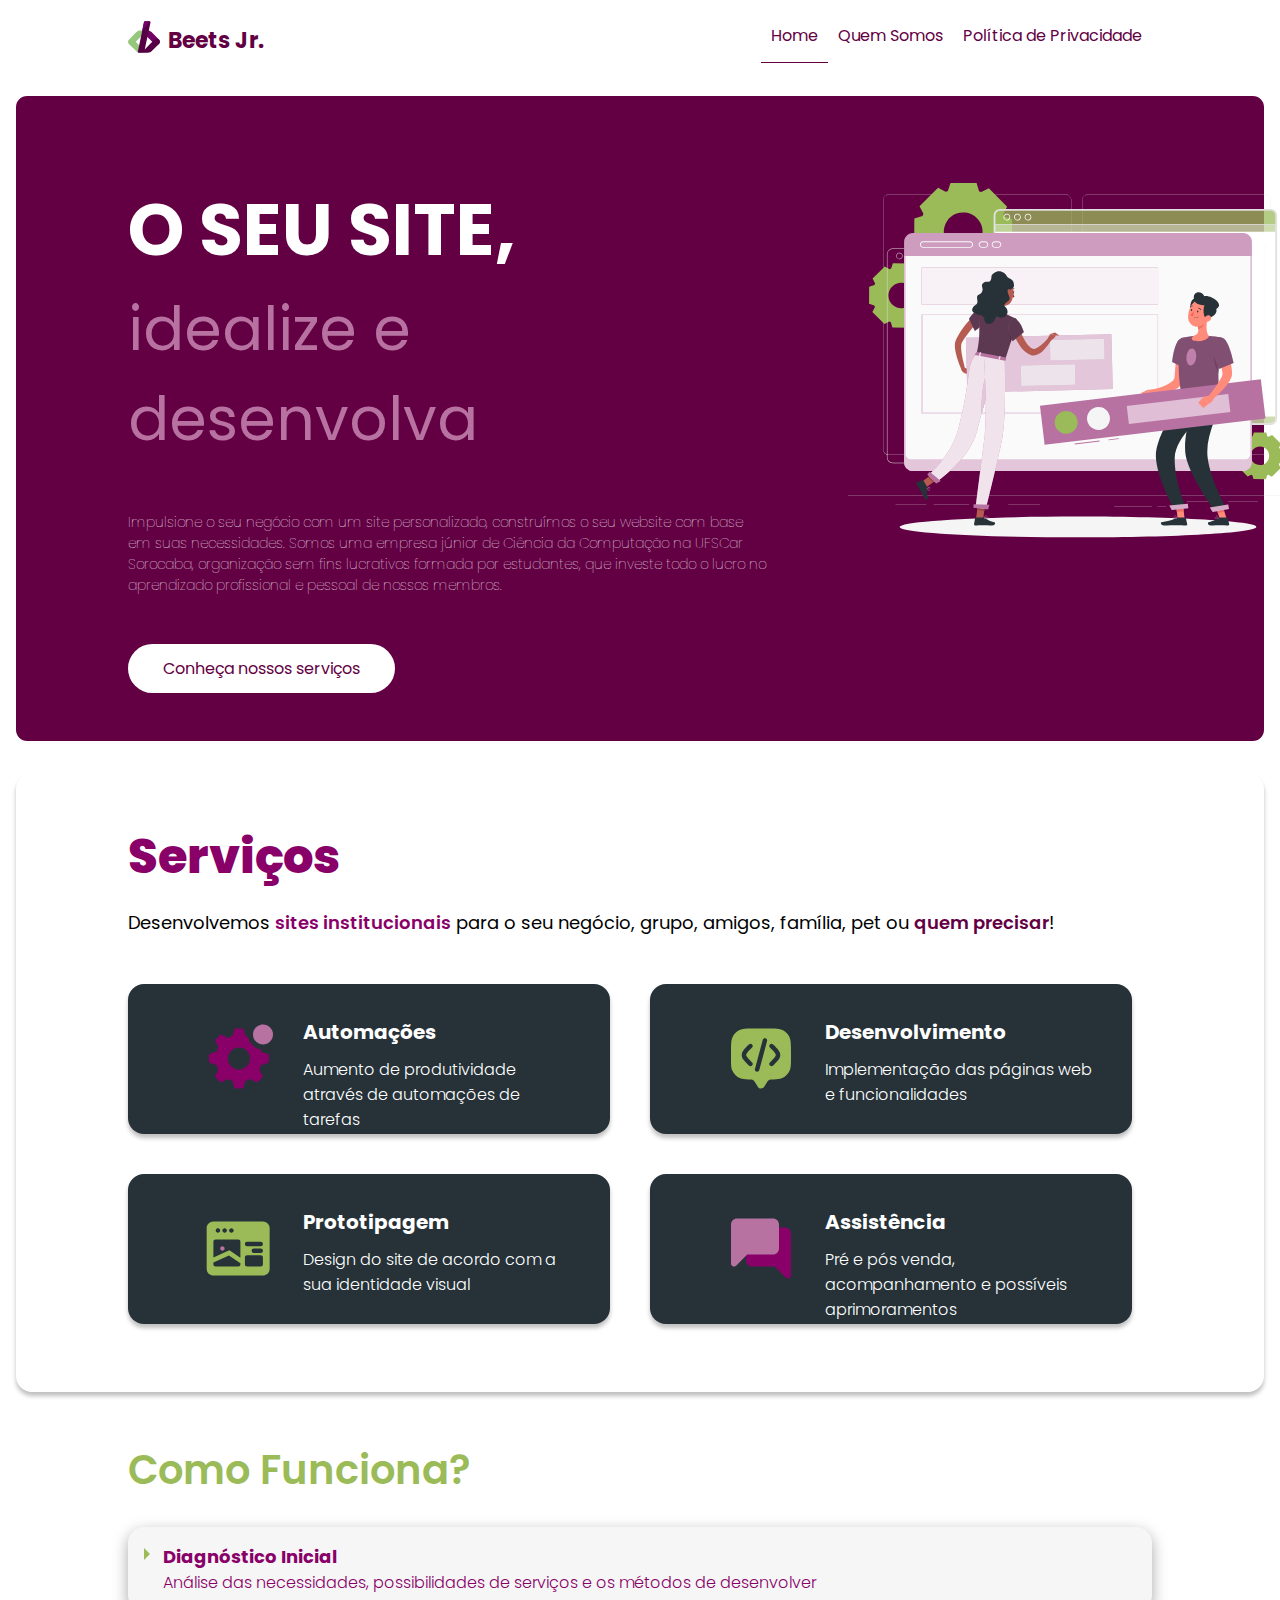
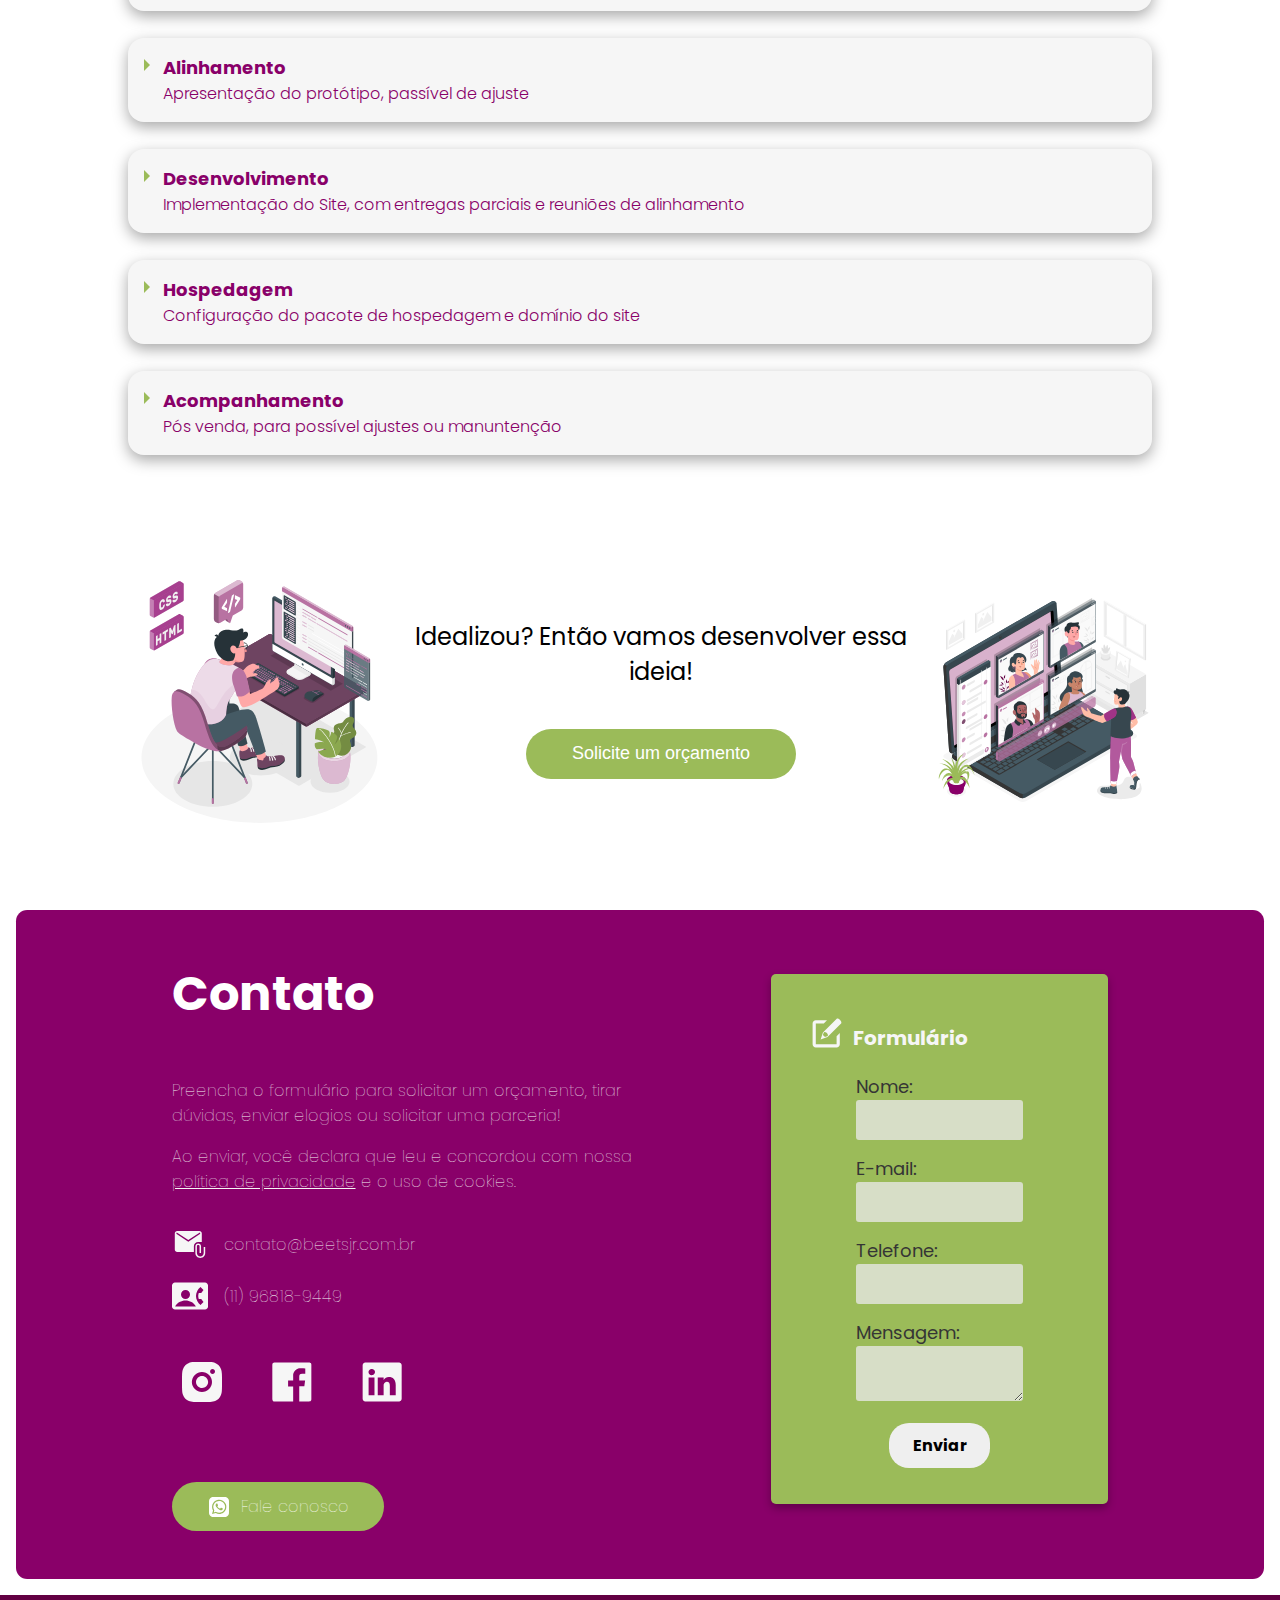
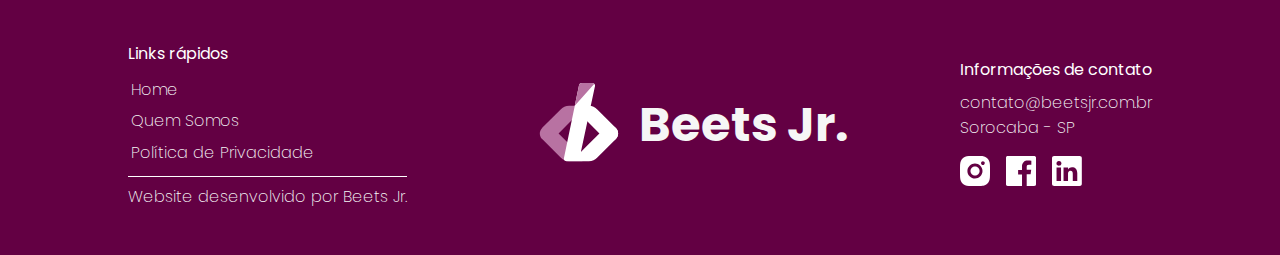
==== index.html @ 3575115c "att footer 28/08/24 | add do Desenvolvido por Beets" ====
<!DOCTYPE html>
<html lang="pt-br">

<head>
    <meta charset="UTF-8">
    <meta name="viewport" content="width=device-width, initial-scale=1.0">
    <title>Home | Beets Jr.</title>

    <link rel="icon" type="image/svg" href="./assets/logo-sem-fundo.svg">

    <link rel="stylesheet" href="./styles/global.css">
    <link rel="stylesheet" href="./styles/header.css">
    <link rel="stylesheet" href="./styles/footer.css">

    <link rel="stylesheet" href="./styles/home/home-hero.css">
    <link rel="stylesheet" href="./styles/home/home-servicos.css">
    <link rel="stylesheet" href="./styles/home/home-como-funciona.css">
    <link rel="stylesheet" href="./styles/home/home-contato.css">

    <link rel="preconnect" href="https://fonts.googleapis.com">
    <link rel="preconnect" href="https://fonts.gstatic.com" crossorigin>
    <link href="https://fonts.googleapis.com/css2?family=Poppins:wght@300;500;600;800&family=Roboto:wght@400;700&display=swap" rel="stylesheet">
</head>

<body>
    <!-- Conteúdo do Header | Home-->

    <header>
        <div id="logo">
            <div>
                <img src="./assets/logo-sem-fundo.svg" alt="Beets Jr." height="32">
            </div>

            <div>
                <a href="./index.html">
                    <h1>Beets Jr.</h1>
                </a>
            </div>
        </div>

        <div class="hamburger">
            <div class="line"></div>
            <div class="line"></div>
            <div class="line"></div>
        </div>

        <nav class="menu">
            <ul>
                <li><a href="#">Home</a>
                    <div class="menu-line"></div>
                </li>
                <li><a href="./quemSomos.html">Quem Somos</a></li>
                <li><a href="./politicaDePrivacidade.html">Política de Privacidade</a></li>
            </ul>
        </nav>
    </header>

    <!-- Conteúdo da página Home -->

    <section id="hero">
        <div class="background">
            <div>
                <h1>O SEU SITE,</h1>
                <h2>idealize e desenvolva</h2>

                <p>Impulsione o seu negócio com um site personalizado, construímos o seu website com
                    base em suas necessidades. Somos uma empresa júnior de Ciência da Computação
                    na UFSCar Sorocaba, organização sem fins lucrativos formada por estudantes,
                    que investe todo o lucro no aprendizado profissional e pessoal de nossos membros.
                </p>

                <div class="botao-hero">
                    <a href="#servicos">Conheça nossos serviços</a>
                </div>
            </div>

            <div class="imagem-hero">
                <img src="./assets/hero-img.svg" alt="Pessoas construindo um site" height="460">
            </div>
        </div>
    </section>

    <!-- ----------------------------- -->

    <section id="servicos">
        <div class="servicos-container">
            <h1>Serviços</h1>
            <h2>Desenvolvemos <span class="destaque-1">sites institucionais</span> para o seu negócio, grupo, amigos,
                família, pet ou <span class="destaque-2">quem precisar</span>!</h2>
            <div class="servicos-menores">
                <div class="item-1">
                    <div class="automacoes">
                        <div class="imagem">
                            <img src="./assets/automacoes.svg" alt="Automações">
                        </div>
                        <div class="texto">
                            <h3>Automações</h3>
                            <p>Aumento de produtividade através de automações de tarefas</p>
                        </div>
                    </div>
                </div>
                <div class="item-2">
                    <div class="prototipagem">
                        <div class="imagem">
                            <img src="./assets/prototipagem.svg" alt="Prototipagem">
                        </div>
                        <div class="texto">
                            <h3>Prototipagem</h3>
                            <p>Design do site de acordo com a sua identidade visual</p>
                        </div>
                    </div>
                </div>
                <div class="item-3">
                    <div class="desenvolvimento">
                        <div class="imagem">
                            <img src="./assets/desenvolvimento.svg" alt="Desenvolvimento">
                        </div>
                        <div class="texto">
                            <h3>Desenvolvimento</h3>
                            <p>Implementação das páginas web e funcionalidades</p>
                        </div>
                    </div>
                </div>
                <div class="item-4">
                    <div class="assistencia">
                        <div class="imagem">
                            <img src="./assets/assistencia.svg" alt="Assistência">
                        </div>
                        <div class="texto">
                            <h3>Assistência</h3>
                            <p>Pré e pós venda, acompanhamento e possíveis aprimoramentos</p>
                        </div>
                    </div>
                </div>
            </div>
        </div>
    </section>

    <!-- ----------------------------- -->

    <section id="como-funciona">
        <h2 class="como-funciona-top">Como Funciona?</h2>
        <details class="como-funciona-list">
            <summary>
                <div class="como-funciona-titulo">
                    Diagnóstico Inicial
                </div>
                <div class="como-funciona-subtitulo">
                    Análise das necessidades, possibilidades de serviços e os métodos de desenvolver
                </div>
            </summary>
            <ul class="como-funciona-detail">
                <li>
                    Solicitação de Orçamentos
                </li>
                <li>
                    Especificação do Projeto
                </li>
                <li>
                    Proposta Inicial do Site
                </li>
                <li>
                    Precificação Abaixo do Mercado
                </li>
            </ul>
        </details>
        <details class="como-funciona-list">
            <summary>
                <div class="como-funciona-titulo">
                    Alinhamento
                </div>
                <div class="como-funciona-subtitulo">
                    Apresentação do protótipo, passível de ajuste
                </div>
            </summary>
            <ul class="como-funciona-detail">
                <li>
                    Cronograma de Desenvolvimento
                </li>
                <li>
                    Feedback
                </li>
                <li>
                    Acompanhamento
                </li>
                <li>
                    Início da Implementação
                </li>
            </ul>
        </details>
        <details class="como-funciona-list">
            <summary>
                <div class="como-funciona-titulo">
                    Desenvolvimento
                </div>
                <div class="como-funciona-subtitulo">
                    Implementação do Site, com entregas parciais e reuniões de alinhamento
                </div>
            </summary>
            <ul class="como-funciona-detail">
                <li>
                    Reuniões de Supervisão e Atualização
                </li>
                <li>
                    Aprovação das Entregas Parciais
                </li>
                <li>
                    Análise de Desempenho do Projeto
                </li>
                <li>
                    Aprovação Final do Site
                </li>
            </ul>
        </details>
        <details class="como-funciona-list">
            <summary>
                <div class="como-funciona-titulo">
                    Hospedagem
                </div>
                <div class="como-funciona-subtitulo">
                    Configuração do pacote de hospedagem e domínio do site
                </div>
            </summary>
            <ul class="como-funciona-detail">
                <li>
                    Seleção do Pacote de Hospedagem
                </li>
                <li>
                    Certificação de Segurança do Site
                </li>
                <li>
                    Indicação de Procedimentos Regulatórios
                </li>
                <li>
                    Endereçamento do Site na Web
                </li>
            </ul>
        </details>
        <details class="como-funciona-list">
            <summary>
                <div class="como-funciona-titulo">
                    Acompanhamento
                </div>
                <div class="como-funciona-subtitulo">
                    Pós venda, para possível ajustes ou manuntenção
                </div>
            </summary>
            <ul class="como-funciona-detail">
                <li>
                    Auxílio ao Pacote de Hospedagem
                </li>
                <li>
                    Análise de Desempenho em Funcionamento
                </li>
                <li>
                    Período para Possível Ajustes
                </li>
                <li>
                    Pesquisa e Satisfação
                </li>
            </ul>
        </details>
        
        <div class="orcamento">
            <img src="assets/orcamento-1.svg">
            <div class="orcamento-texto">
                <p>Idealizou? Então vamos desenvolver essa ideia!</p>
                <button class="orcamento-btn">
                    <a href="#contato">Solicite um orçamento</a>
                </button>
            </div>
            <img src="assets/orcamento-2.svg">
        </div>
    </section>



    <!-- ----------------------------- -->

    <section id="contato">
        <div class="contato-bg">
            <div class="contato-parte1"> <!-- Parte esquerda, sem contar o formulário -->
                <h2>Contato</h2>
                <div class="contato-subtitulo">
                    <p>Preencha o formulário para solicitar um orçamento, tirar dúvidas, enviar elogios ou solicitar uma parceria!</p>
                    <p>Ao enviar, você declara que leu e concordou com nossa <a href="politicaDePrivacidade.html">política de privacidade</a> e o uso de cookies.</p>
                </div>
                <div class="contato-formasdecontato">
                    <div class="contatos">
                        <div class="contatos-email">
                            <img src="./assets/email.svg" alt="E-mail" class="contatos-img">
                            <p>contato@beetsjr.com.br</p>
                        </div>
                        <div class="contatos-tel">
                            <img src="./assets/telefone.svg" alt="Telefone" class="contatos-img">
                            <p>(11) 96818-9449</p>
                        </div>
                    </div>
                    <div class="contato-social">
                        <a href="https://www.instagram.com/beetsjr/" target="_blank"><img src="./assets/instagram-cinzaclaro.svg" alt="Instagram" class="contato-logo"></a>
                        <a href="https://www.facebook.com/beetsjr" target="_blank"><img src="./assets/facebook-cinzaclaro.svg" alt="Facebook" class="contato-logo"></a>
                        <a href="https://www.linkedin.com/company/beets-jr/" target="_blank"><img src="./assets/linkedin-cinzaclaro.svg" alt="Linkedin" class="contato-logo"></a>
                    </div>
                </div>
                <br>
                <a href="https://wa.me/5511968189449" target="_blank">
                    <div class="contato-btn">
                        <div class="contato-whatsapp"></div>
                        <p>Fale conosco</p>
                    </div>
                </a>
            </div>
            <div class="contato-parte2">
                <div class="formurario-titulo">
                    <img src="./assets/formulario.svg">
                    <h3>Formulário</h3>
                </div>
                <div class="formulario">
                    <form action="https://formsubmit.co/contato@beetsjr.com.br" method="POST">
                        <label for="nome">Nome:</label>
                        <input type="text" name="nome" required>

                        <label for="email">E-mail:</label>
                        <input type="email" name="email" required>

                        <label for="telefone">Telefone:</label>
                        <input type="tel" name="telefone" required>

                        <label for="mensagem">Mensagem:</label>
                        <textarea class="contato-mensagem" name="mensagem" required></textarea>

                        <div class="contato-enviar">
                            <button type="submit" class="enviar-btn">Enviar</button>
                        </div>
                        <input type="hidden" name="_template" value="table">
                        <input type="hidden" name="accessKey" value="70ef7144-9df6-4f8f-8d45-922b73584fbc">
                    </form>
                </div>
            </div>
    </section>

    <!-- Conteúdo do Footer -->

    <footer>
        <nav id="menu-footer">
            <h3>Links rápidos</h3>
            <ul>
                <li><a href="./index.html">Home</a></li>
                <li><a href="./quemSomos.html">Quem Somos</a></li>
                <li><a href="./politicaDePrivacidade.html">Política de Privacidade</a></li>
            </ul>

            <hr class="linha-customizada">
            <p>Website desenvolvido por Beets Jr.</p>
        </nav>

        <div id="logo-footer">
            <div id="logo">
                <div>
                    <img src="./assets/logo-cores-invertida.svg" alt="Beets Jr" height="120">
                </div>

                <div>
                    <a href="./index.html">
                        <h2>Beets Jr.</h2>
                    </a>
                </div>
            </div>
        </div>

        <div id="contatos-footer">
            <h3>Informações de contato</h3>
            <p>contato@beetsjr.com.br</p>
            <p>Sorocaba - SP</p>
            <div id="redes-sociais-footer">
                <a href="https://www.instagram.com/beetsjr/" target="_blank">
                    <img src="./assets/instagram.svg" alt="Instagram" height="30">
                </a>
                
                <a href="https://www.facebook.com/beetsjr" target="_blank">
                    <img src="./assets/facebook.svg" alt="Facebook" height="30">
                </a>
                
                <a href="https://www.linkedin.com/company/beets-jr/" target="_blank">
                    <img src="./assets/linkedin.svg" alt="Linkedin" height="30">
                </a>
            </div>
        </div>
    </footer>


    <script src="scripts/header.js"></script>
    <!-- Fim da página Home -->
</body>

</html>
---- styles/global.css ----
* {
    margin: 0;
    padding: 0;
    border: 0;
    box-sizing: border-box;
    list-style: none;
}

html {
    scroll-behavior: smooth;
}

/* Definição das cores */
:root {
    --beterraba: #630043;
    --beterraba-clara: #B872A2;
    --beterraba-media: #890069;

    --verde: #9BBB59;
    --verde-claro: #D7DEC7;


    --cinza-escuro: #353535;
    --cinza-claro: #F6F6F6;
}

/* Definição da fonte */
body {
    font-family: "Poppins", sans-serif;
    -webkit-font-smoothing: antialiased;
    overflow-x: hidden;
}

/* Tamanho dos Títulos */
h1 {
    font-size: 3rem;
}

h2 {
    font-size: 2rem;
}

h3 {
    font-size: 1.5rem;
}

/* Tamanho dos Textos dos parágrafos */
p {
    font-size: 1rem;
}
---- styles/header.css ----
header {
    display: flex;
    align-items: center;
    justify-content: space-between;
    height: 5rem;
    width: 100%;
    padding: 2rem 8rem;
    position: fixed;
    top: 0;
    background-color: white;
    z-index: 10;
}

header a {
    text-decoration: none;
}

header h1 {
    font-size: 1.375rem;
    margin: 0;
    padding: 0rem 0rem 0rem 0.5rem;

    text-decoration: none;
    color: var(--beterraba);
}

#logo {
    display: flex;
    align-items: center;
}

.menu {
    display: flex;
    justify-content: right;
    align-items: center;
}

header nav ul, header li {
    list-style: none;
    margin: 0;
    padding: 0;
}

header nav ul {
    display: flex;
}

header nav ul li a {
    display: block;
    text-decoration: none;
    color: var(--beterraba);
    padding: 0.625rem;
}

header nav a:hover,
header nav a.active {
  font-weight: 800;
}

.menu ul li {
    list-style: none;
    margin-bottom: 10px;
    position: relative;
}

.menu-line {
    position: absolute;
    left: 0;
    bottom: -5px;
    width: 100%;
    height: 1px; 
    background-color:var(--beterraba);
}

  
.hamburger {
   display: none;
   cursor: pointer;
 }

 .hamburger .line {
   width: 30px;
   height: 3px;
   margin: 6px 0;
   background: var(--beterraba);
 }

 @media only screen and (max-width: 1024px) {
    .hamburger {
        display: block;
    }
      
    .hamburgerActive {
        display: flex;
        gap: 0.375rem;
    }
        
    .hamburgerActive .line {
        width: 3px;
        height: 30px;
        margin: 6px 0;
        background: var(--beterraba);
    }
        
    .menu{
        position: absolute;
        top: 50px;
        left: 0;
        right: 0;
        height: 0px;
        width: 100vw;
        background-color: white;
        transition: 0.2s;
        overflow: hidden;
      }

    .menu.active{
        height: 500px;
    }
    .menu ul {
        display: block;
        width: fit-content;
        margin: 80px auto 0 auto;
        text-align: center;
        transition: 0.5s;
    
        opacity: 0;
      }
    
      .menu.active ul {
        opacity: 1;
      }
    
      .menu ul li a {
        margin-bottom: 40px;
      }
 }

 @media only screen and (max-width: 450px) {
    header {
        padding: 2rem 3rem;
    }
 }
---- styles/footer.css ----
footer {
    background-color: var(--beterraba);
    min-height: 260px;
    width: 100%;
    padding: 2rem 8rem;
    display: flex;
    justify-content: space-between;
    align-items: center;
}

footer h3 {
    color: white;
    font-weight: 400;
    font-size: 1rem;
    padding-bottom: 0.5rem;
}

footer a {
    text-decoration: none;
}

footer p {
    color: var(--cinza-claro);
    font-weight: 200;
}

.linha-customizada {
    border: none;
    height: 0.5px;
    background-color: white; /* Cor da linha */
    margin: 8px 0; /* Espaçamento acima e abaixo da linha */
}

#menu-footer ul li a {
    display: block;
    text-decoration: none;
    font-weight: 200;
    color: var(--cinza-claro);
    padding: 0.2rem;
}

#menu-footer ul li a:hover{
    font-weight: 400;
}

#logo-footer a h2 {
    color: var(--cinza-claro);
    font-size: 48px;
}

#redes-sociais-footer {
    display: flex;
    gap: 1rem;
    margin-top: 1rem;  
}

#redes-sociais-footer img:hover {
    cursor: pointer;
    transform: scale(1.1);
}

/* Responsividade */
@media only screen and (max-width: 1024px) {
    footer {
      flex-direction: column;
      gap: 6rem;
      text-align: center;
      padding: 2rem 3rem;
    }

    #logo h2 {
       font-size: 24px;
    }

    #menu-footer {
        padding-top: 2rem;
    }

    #contatos-footer {
        padding-bottom: 2rem;
    }
  
    #redes-sociais-footer {
        justify-content: center;
    }
}
---- styles/home/home-hero.css ----
#hero {
    background-color:white;
    margin-top: 5rem;
    width: 100%;
    padding: 1rem 1rem;
}

.background {
    display: flex;
    align-content: space-between;
    justify-content: space-between; /* alinha os conteúdo aos extremos*/
    width: 100%;
    background-color: var(--beterraba);
    border-radius: 0.7rem;
    padding: 3rem 7rem;
    gap: 0rem 5rem;
}

#hero h1 {
    /*padding-bottom: 0.5rem;*/
    padding-top: 2rem;
    color: white;
    font-size: 72px;
}

#hero h2 {
    padding-bottom: 3rem;
    font-size: 2.5rem;
    font-weight: 400;
    color: var(--beterraba-clara);
    font-size: 60px;
}

#hero p {
    color: white;
    padding-bottom: 3rem;
    width: 40rem;
    font-size: 14px;
    font-weight: 90;
}

.botao-hero {
    display: inline-flex;
    padding: 12px 35px;
    justify-content: center;
    align-items: center;
    gap: 10px;

    cursor: pointer;
    border-radius: 50px;
    background: white;
    color: var(--beterraba);
}

.botao-hero a{
    text-decoration: none;
    color: var(--beterraba);
}

.botao-hero:hover {
    background: var(--verde);
    transition-duration: 0.2s;
}
.imagem-hero {
   padding: 0rem 8rem 0rem 0rem;
}

@media only screen and (max-width: 1024px) {
    .imagem-hero{
        display: none;
    }

    .background {
        gap: 0;
    }

    #hero h2 {
        font-size: 2rem;
    }

    #hero p {
        width: 100%;
    }
}

@media only screen and (max-width: 800px) {
    .background{
        padding: 3rem 3rem;
    }

    #hero h1 {
        font-size: 2.5rem;
        margin-bottom: 1rem;
    }
}
---- styles/home/home-servicos.css ----
#servicos {
    width: 100%;
    padding: 1rem 1rem;
}

.servicos-container {
    border-radius: 16px;
    background: var(--white, #FFF);
    box-shadow: 0px 4px 4px 0px rgba(0, 0, 0, 0.25);
    padding: 3rem 7rem;
}

#servicos  h1 {
    color: var(--beterraba-media, #890069);
    font-family: Poppins;
    font-size: 48px;
    font-style: normal;
    font-weight: 800;
    line-height: normal;
    margin-bottom: 1rem;
}

#servicos h2 {
    color: #000;
    text-align: justify;
    font-family: Poppins;
    font-size: 18px;
    font-style: normal;
    font-weight: 400;
    line-height: normal;
}

.destaque-1 {
    color: var(--beterraba-media, #890069);
    font-weight: 600;
}

.destaque-2 {
    color: var(--beterraba, #630043);
    font-weight: 600;
}

.servicos-menores {
    display: grid;
    grid-template-columns: repeat(2, 1fr);
    gap: 20px;
    width: 100%;
    margin-top: 3rem;
}

.item-1 {
    grid-column: 1 / span 1;
    grid-row: 1 / span 1;
}

.item-2 {
    grid-column: 1 / span 1;
    grid-row: 2 / span 1;
}

.item-3 {
    grid-column: 2 / span 1;
    grid-row: 1 / span 1;
}

.item-4 {
    grid-column: 2 / span 1;
    grid-row: 2 / span 1;
}

.item-1, .item-2, .item-3, .item-4 {
    display: grid;
    grid-template-columns: auto 1fr;
    padding: 33px 33px 34px 55px;
    height: 150px;
    margin-bottom: 20px;
    border-radius: 16px;
    background: var(--cinza-azulado, #263238);
    box-shadow: 0px 4px 4px 0px rgba(0, 0, 0, 0.25);
    margin-right: 20px;
    position: relative;
}

.imagem {
    grid-column: 1 / span 1;
    position: absolute;
    left: 20px;
    top: 52%;
    transform: translateY(-50%);
}

.texto {
    grid-column: 2 / span 1;
    padding-left: 120px;
}

#servicos h3 {
    color: var(--white, #FFF);
    font-family: Poppins;
    font-size: 20px;
    font-weight: 700;
    margin-bottom: 0.6rem;
}

#servicos p {
    color: var(--white, #FFF);
    font-family: Poppins;
    font-size: 16px;
    font-weight: 300;
}

@media only screen and (max-width: 1024px) {
    .servicos-container {
        padding: 3rem 3rem;
    }

    .servicos-menores {
        display: flex;
        flex-direction: column;
    }

    .servicos-menores img {
        padding-left: 0px;
        height: 32px;
    }

    .texto {
        padding-left: 72px;
    }

    .item-1, .item-2, .item-3, .item-4 {
        margin-right: 0;
    }

    .item-1,
    .item-3 {
        margin-bottom: 20px;
    }
}

@media only screen and (max-width: 500px) {
    .servicos-container {
        padding: 1rem 2rem;
    }

    #servicos  h1{
        font-size: 36px;
    }

    .item-1, .item-2, .item-3, .item-4 {
        padding: 1rem 1rem;
    }

    #servicos h3 {
        font-size: 20px;
        font-weight: 500;
        margin-bottom: 0.3rem;
    }
}
---- styles/home/home-como-funciona.css ----
#como-funciona {
  font-family: "Poppins";
  width: 80%;
  padding: 2rem 8rem;
  /* background: #282828; */
  width: 100%;
  overflow: hidden;
}

.como-funciona-top {
  color: var(--verde);
  font-size: 40px;
  font-weight: 600;
}

.como-funciona-titulo {
  font-weight: bold;
  color: var(--beterraba-media);
  font-size: 18px;
}

.como-funciona-subtitulo {
  color: var(--beterraba-media);
  font-weight: 300;
}

summary {
  padding: 1rem;
  display: block;
  background: var(--cinza-claro);
  box-shadow: rgba(0, 0, 0, 0.35) 0px 5px 15px;
  padding-left: 2.2rem;
  position: relative;
  cursor: pointer;
  border-radius: 16px;
}

summary:before {
  content: "";
  border-width: .4rem;
  border-style: solid;
  border-color: transparent transparent transparent var(--verde);
  position: absolute;
  top: 1.3rem;
  left: 1rem;
  transform: rotate(0);
  transform-origin: .2rem 50%;
  transition: .25s transform ease;
}

.como-funciona-list {
  padding-top: 27px;
}

/* THE MAGIC 🧙‍♀️ */
.como-funciona-list[open]>summary:before {
  transform: rotate(90deg);
}


.como-funciona-list summary::-webkit-details-marker {
  display: none;
}

.como-funciona-list>ul {
  padding: 3rem;
}

.como-funciona-detail li {
  list-style: inside;
  color: white;
  font-weight: 400;
  padding-left: 3rem;
}

.como-funciona-detail {
  border-radius: 16px;
  background-color: var(--beterraba);
  padding: 16px;
}



.orcamento {
  display: flex;
  justify-content: space-between;
  align-items: center;
  margin: 7rem 0 2rem 0;
}

.orcamento-texto {
  text-align: center;
}

.orcamento-btn {
  width: 50%;
  height: 50px;
  font-size: 18px;
  background: var(--verde);
  border-radius: 25px;
  border: none;
  color: white;
  font-weight: 500;
  margin-top: 40px;
}

.orcamento-btn:hover {
  background: var(--beterraba-media);
  transition: 250ms linear;
}

.orcamento p {
  font-size: 24px;
}

.orcamento a {
  text-decoration: none;
  color: white;
  cursor: pointer;
}

@media only screen and (max-width: 1024px) {
  .orcamento img {
      display: none;
  }

  .orcamento {
    justify-content: center;
  }

  .orcamento-texto {
      text-align: center;
  }

  .orcamento-btn {
    width: 80%;
    height: 60px;
    border-radius: 50px;
  }
}

@media only screen and (max-width: 500px) {
  #como-funciona {
    width: 100%;
    padding: 2rem 3rem;
  }

  .orcamento-btn {
    width: 80%;
    height: 60px;
    border-radius: 50px;
  }

  .como-funciona-detail {
    padding: 1rem;
  }

  .como-funciona-detail li{
    padding: 0.1rem 0rem;
  }
}
---- styles/home/home-contato.css ----
#contato {
    padding: 2rem 8rem;
    color: var(--cinza-claro);
    width: 100%;
    padding: 1rem 1rem;
}

.contato-bg {
    background-color: var(--beterraba-media);
    border-radius: 0.7rem;
    padding: 3rem 7rem;
    display: flex;
    justify-content: space-around;

}

.contato-parte1 {
    width: 50%;
}

#contato h2 {
    color: white;
    margin-bottom: 3rem;
    font-size: 48px;
}

#contato p {
    font-weight: 90;
}

.contato-subtitulo {
    font-weight: 90;
    margin-top: 1rem;
    margin-bottom: 2rem;
}

.contato-subtitulo p {
    margin-bottom: 1rem;
}

.contato-subtitulo a:link {
    color: var(--cinza-claro);
}

.contato-subtitulo a:visited {
    color: var(--cinza-claro);
}

.contatos {
    margin-bottom: 2rem;
    width: 50%;
}

.contatos div {
    display: inline-flex;
    align-items: center;
    margin-bottom: 1rem;
}

.contatos-img {
    margin-right: 1rem;
}

.contato-social {
    display: inline-flex;
    align-items: center;
    justify-content: space-between;
    gap: 50px;
    margin-bottom: 3rem;
    padding-left: 10px;
}

.contato-logo {
    width: 40px;
    height: 40px;
}

.contato-btn {
    display: inline-flex;
    align-items: center;
    justify-content: space-between;
    background-color: var(--verde);
    border-radius: 50px;
    padding: 12px 35px;
    gap: 10px;
    font-weight: 600;
    cursor: pointer;
    color: white;
    transition: 250ms linear;
}

.contato-whatsapp {
    width: 24px;
    height: 24px;
    background-image: url('../../assets/whatsapp.svg');
    background-size: cover;
    display: block;
    transition: 250ms linear;
}

.contato-btn:hover {
    background: white;
    color: var(--beterraba-media);
    transition: 250ms linear;
}

.contato-btn:hover .contato-whatsapp {
    background-image: url('../../assets/whatsapp-beterraba.svg');
    transition: 250ms linear;
}

/* pt2 */
.contato-parte2 {
    background-color: var(--verde);
    width: 33%;
    height: 530px;
    margin-top: 1rem;
    border-radius: 5px;
    box-shadow: 0 4px 8px rgba(0, 0, 0, 0.3);

}

.formurario-titulo {
    display: inline-flex;
    margin: 39px 0 20px 40px;
}

.formurario-titulo h3 {
    font-size: 20px;
    margin-left: 10px;
    margin-top: 10px;
}

.formulario {
    margin: 0 85px;
    color: var(--cinza-escuro);
}

.formulario label {
    font-size: 18px;
}

.formulario input,
.contato-mensagem {
    padding: 10px;
    width: 100%;
    height: 40px;
    border-radius: 3px;
    margin-bottom: 15px;
    background-color: var(--verde-claro);
}

.contato-mensagem {
    height: 55px;
}

.contato-enviar {
    text-align: center;
}

.enviar-btn {
    font-size: 1rem;
    font-family: 'Poppins', sans-serif;
    width: 60%;
    height: 45px;
    border-radius: 20px;
    font-weight: 700;
    cursor: pointer;
}

.enviar-btn:hover {
    color: white;
    background: var(--beterraba-media);
    transition: 250ms linear;
}

/* mobile */
@media only screen and (max-width: 1024px) {
    #contato {
        padding: 0;
    }

    .contato-bg {
        display: flex;
        flex-direction: column;
        align-items: center;
        text-align: center;
        padding: 3rem 0;
        border-radius: 0;
    }

    .contatos-img, .contato-btn {
        display: none;
    }

    .contato-formasdecontato {
        display: flex;
        flex-direction: column-reverse;
        margin: 3rem 0;
    }

    .contatos {
        width: 100%;
        margin-bottom: 1rem;
        display: flex;
        flex-direction: column;
        align-items: center;
    }

    .contato-social {
        gap: 0px;
        padding-left: 0;
    }

    .contato-logo {
        width: 50px;
        height: 50px;
    }

    .contato-parte2 {
        width: 80%;
        height: auto;
    }
    
    .formurario-titulo {
        margin: 50px 0;
    }

    .formulario label {
        color: var(--beterraba);
        font-weight: 600;
    }

    .formulario {
        margin: 0 4rem;
    }

    .formulario input {
        margin-bottom: 2rem;
        height: 50px;
    }

    .contato-mensagem {
        margin-bottom: 2rem;
        height: 65px;
    }

    .formulario label {
        display: block;
        text-align: left;
    }

    .enviar-btn {
        background: var(--beterraba-media);
        color: white;
        font-size: 13px;
        font-weight: 500;
        height: 50px;
        width: 50%;
        border-radius: 50px;
        margin-bottom: 2rem;
    }
}

@media only screen and (max-width: 500px) {
    .contato-parte2{
        width: 90%;
    }
}
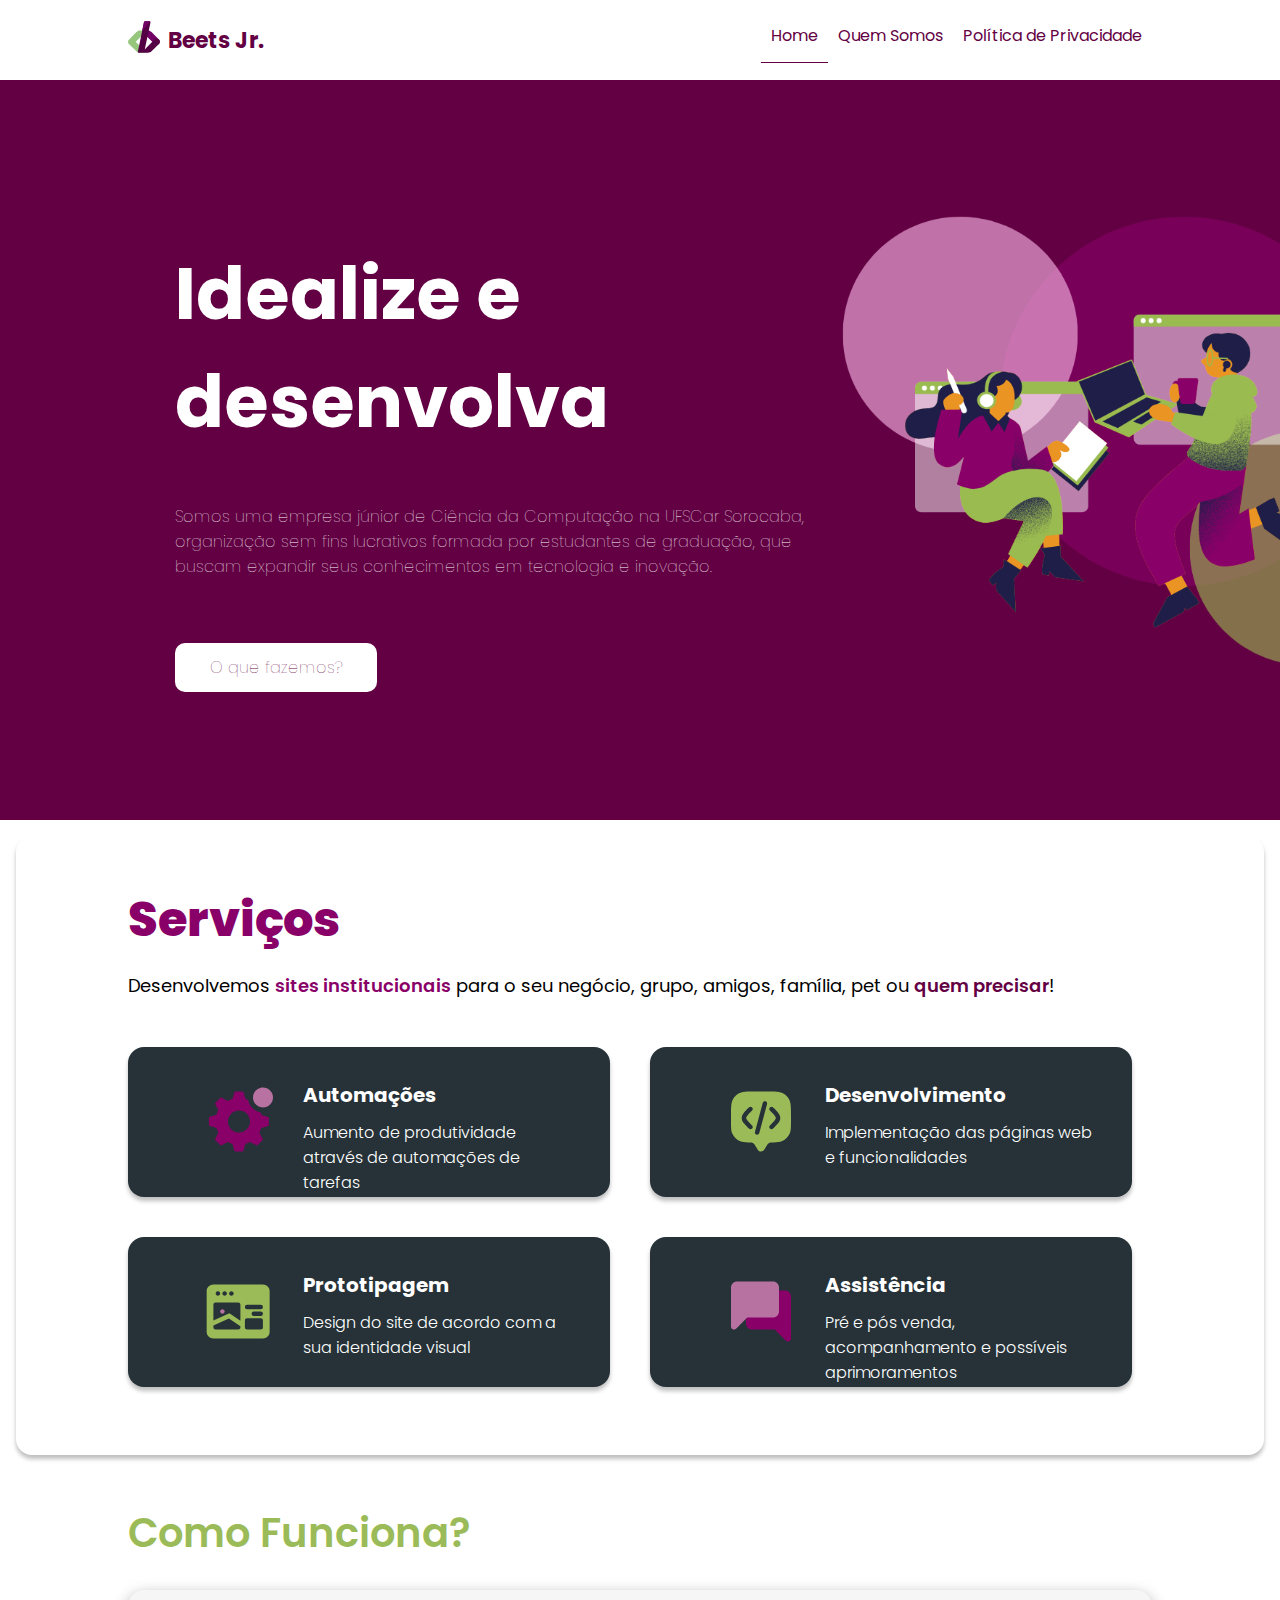
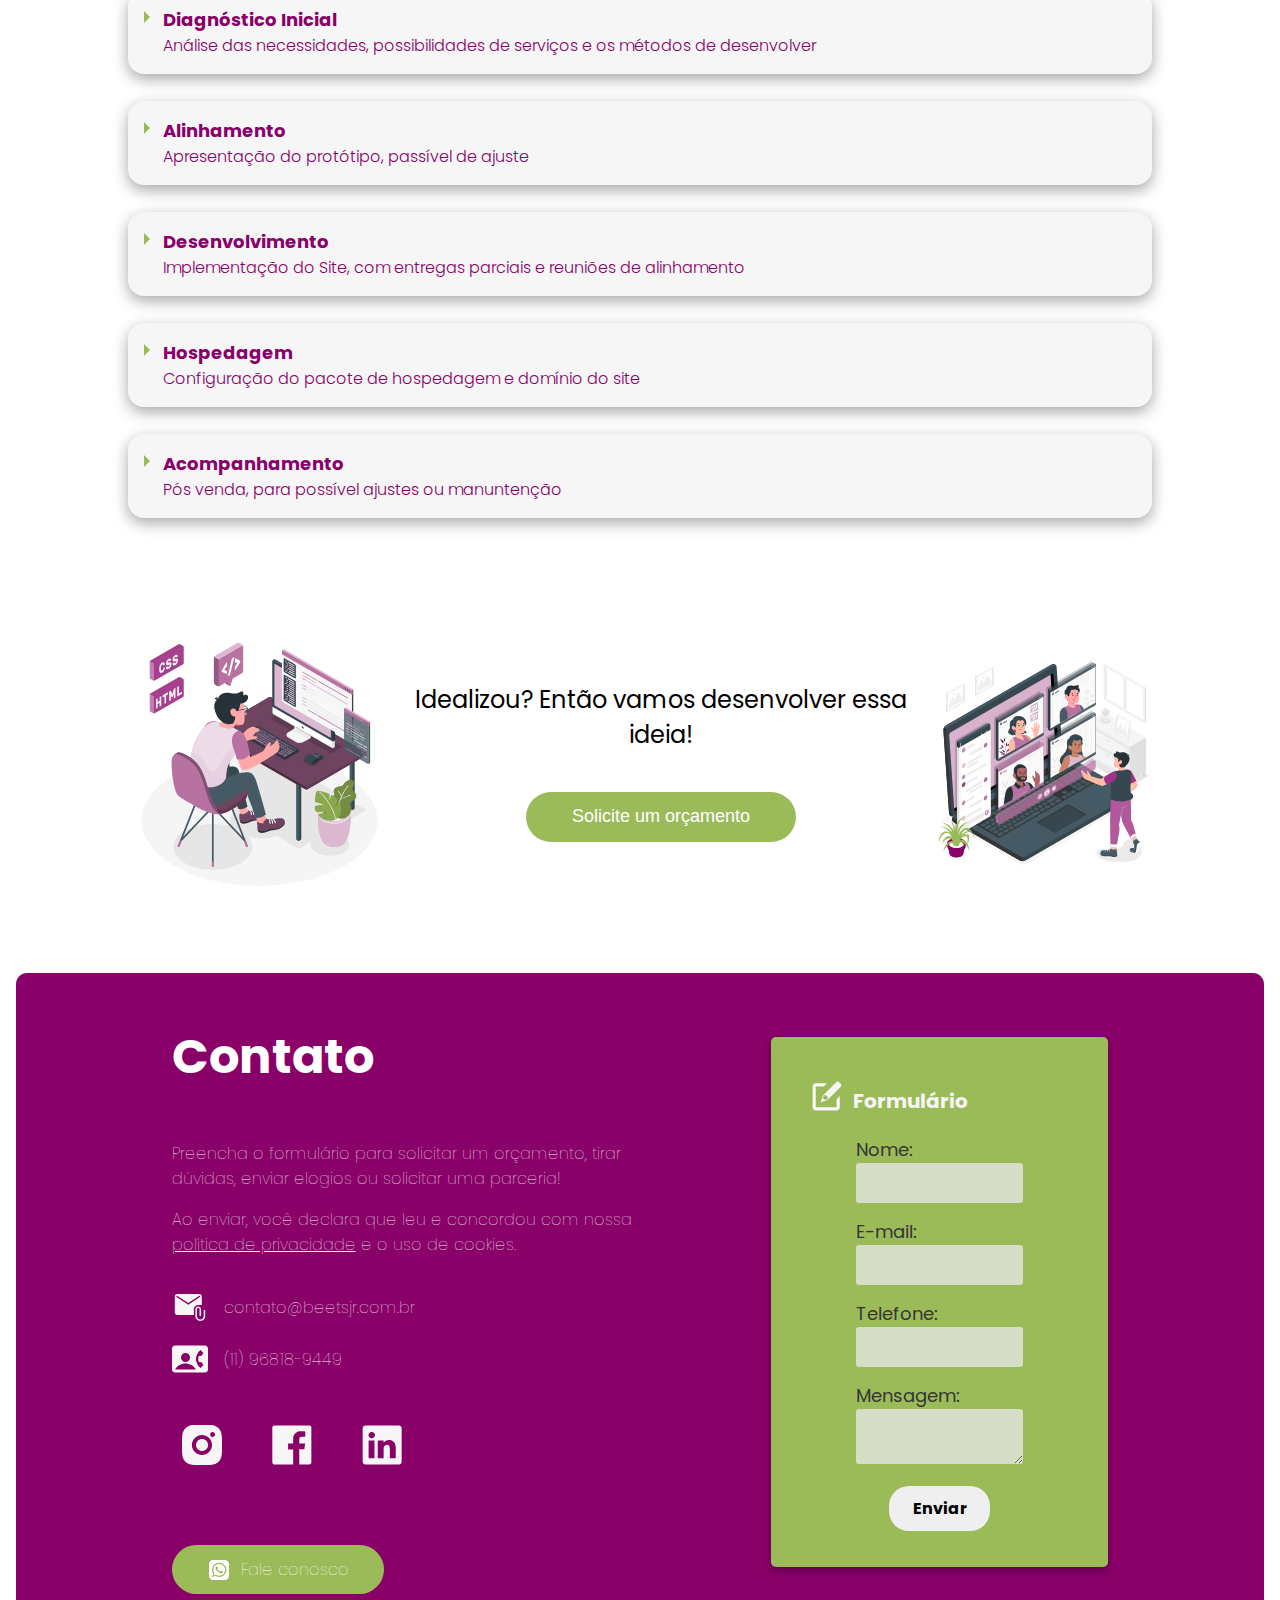
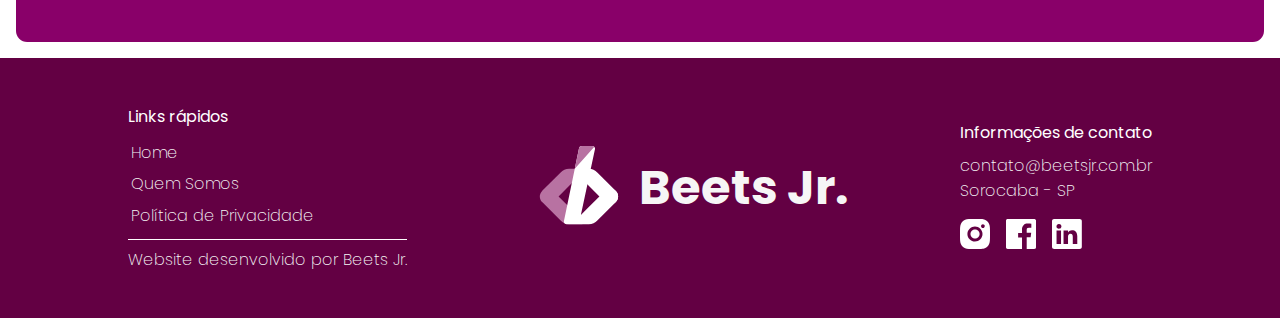
==== commit baf06789: "att Hero 28/08/24 | Nova img e correção do texto para google ads" ====
--- a/index.html
+++ b/index.html
@@ -60,22 +60,20 @@
     <section id="hero">
         <div class="background">
             <div>
-                <h1>O SEU SITE,</h1>
-                <h2>idealize e desenvolva</h2>
-
-                <p>Impulsione o seu negócio com um site personalizado, construímos o seu website com
-                    base em suas necessidades. Somos uma empresa júnior de Ciência da Computação
-                    na UFSCar Sorocaba, organização sem fins lucrativos formada por estudantes,
-                    que investe todo o lucro no aprendizado profissional e pessoal de nossos membros.
+                <h1>Idealize e desenvolva</h1>
+
+                <p>Somos uma empresa júnior de Ciência da Computação na UFSCar Sorocaba, 
+                    organização sem fins lucrativos formada por estudantes de graduação, 
+                    que buscam expandir seus conhecimentos em tecnologia e inovação.
                 </p>
 
                 <div class="botao-hero">
-                    <a href="#servicos">Conheça nossos serviços</a>
+                    <a href="#servicos">O que fazemos?</a>
                 </div>
             </div>
 
             <div class="imagem-hero">
-                <img src="./assets/hero-img.svg" alt="Pessoas construindo um site" height="460">
+                <img src="./assets/home-hero-img.png" alt="Pessoas construindo um site" height="460">
             </div>
         </div>
     </section>
--- a/styles/home/home-hero.css
+++ b/styles/home/home-hero.css
@@ -2,7 +2,7 @@
     background-color:white;
     margin-top: 5rem;
     width: 100%;
-    padding: 1rem 1rem;
+    height: 100%;
 }
 
 .background {
@@ -10,33 +10,24 @@
     align-content: space-between;
     justify-content: space-between; /* alinha os conteúdo aos extremos*/
     width: 100%;
-    background-color: var(--beterraba);
-    border-radius: 0.7rem;
-    padding: 3rem 7rem;
-    gap: 0rem 5rem;
+    background-color: var(--beterraba);   
+    padding: 128px 175px;
 }
 
 #hero h1 {
-    /*padding-bottom: 0.5rem;*/
+    padding-bottom: 3rem;
     padding-top: 2rem;
     color: white;
     font-size: 72px;
-}
-
-#hero h2 {
-    padding-bottom: 3rem;
-    font-size: 2.5rem;
-    font-weight: 400;
-    color: var(--beterraba-clara);
-    font-size: 60px;
+    width: 433px;
 }
 
 #hero p {
     color: white;
-    padding-bottom: 3rem;
-    width: 40rem;
-    font-size: 14px;
-    font-weight: 90;
+    padding-bottom: 4rem;
+    width: 658px;
+    font-size: 16px;
+    font-weight: 80;
 }
 
 .botao-hero {
@@ -47,9 +38,10 @@
     gap: 10px;
 
     cursor: pointer;
-    border-radius: 50px;
+    border-radius: 10px;
     background: white;
     color: var(--beterraba);
+    font-weight: 100;
 }
 
 .botao-hero a{
@@ -59,10 +51,10 @@
 
 .botao-hero:hover {
     background: var(--verde);
-    transition-duration: 0.2s;
+    font-weight: 400;
 }
 .imagem-hero {
-   padding: 0rem 8rem 0rem 0rem;
+   width: 607px;
 }
 
 @media only screen and (max-width: 1024px) {
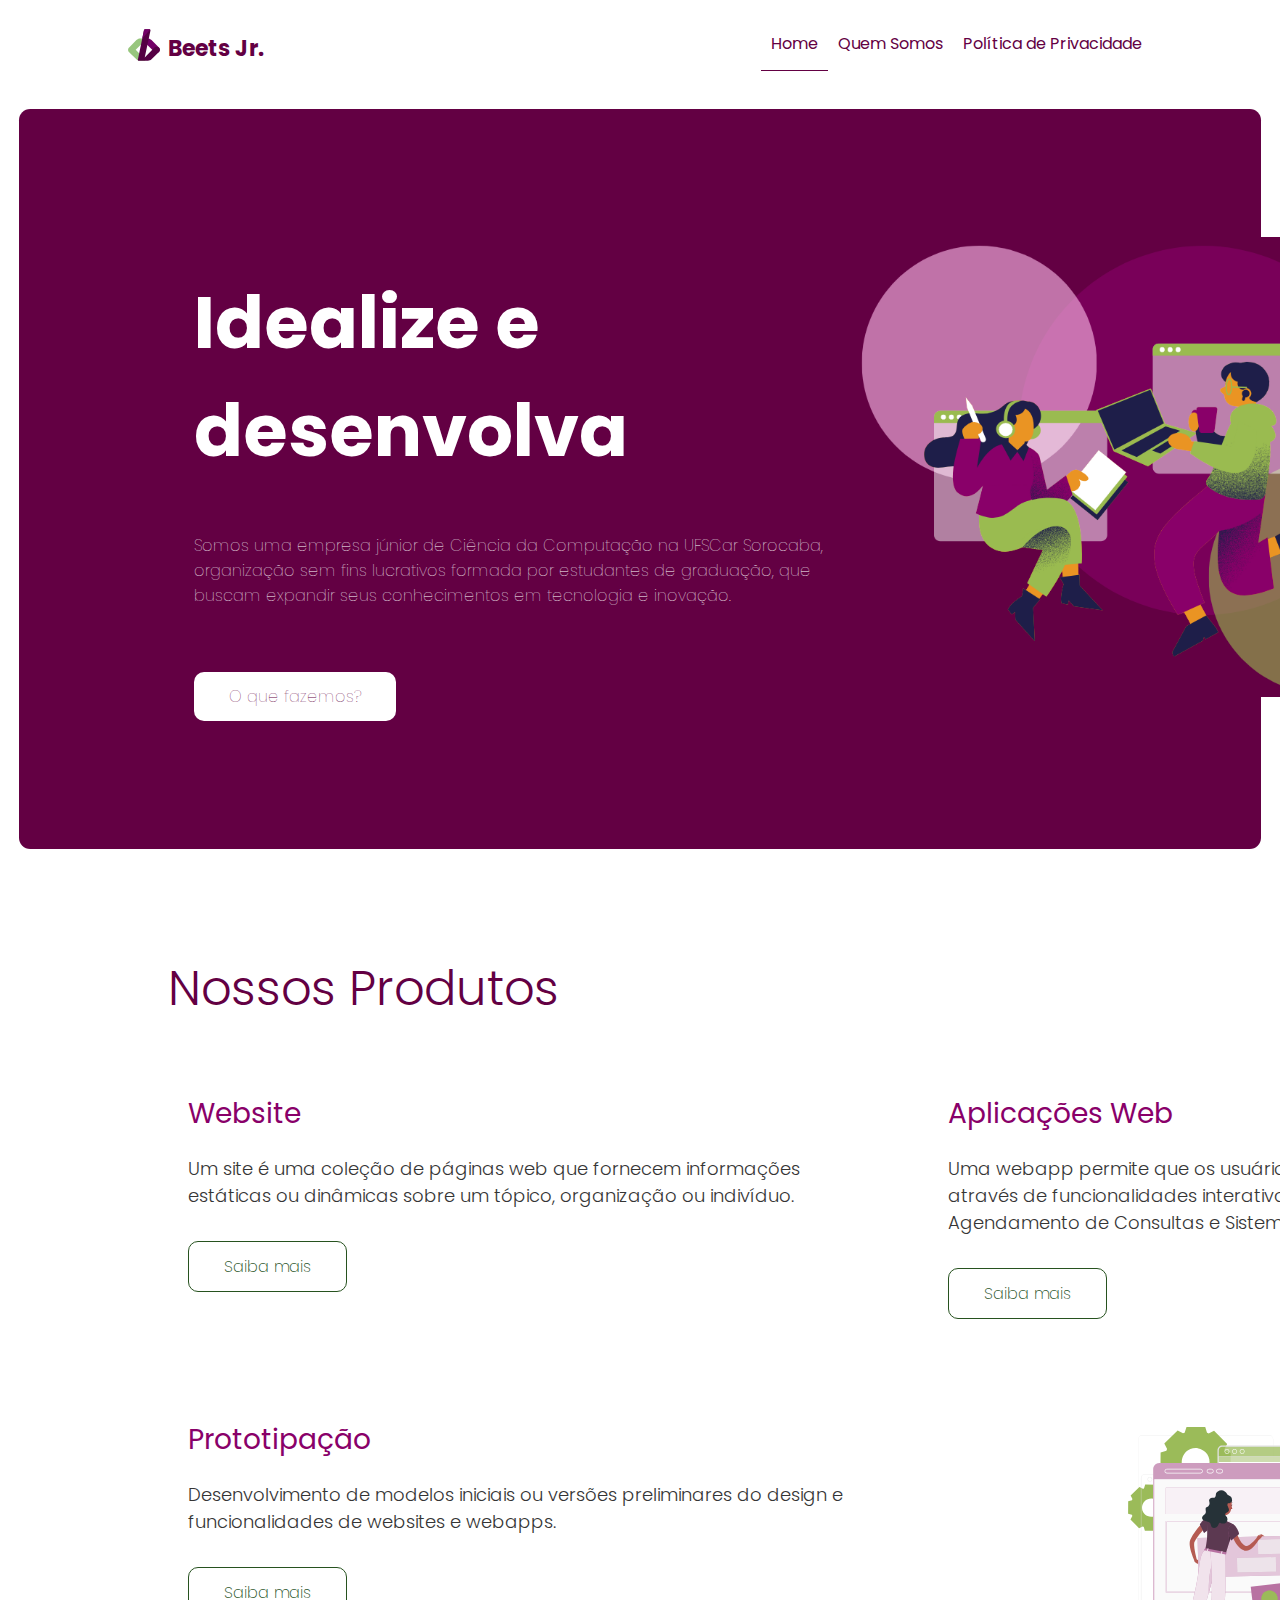
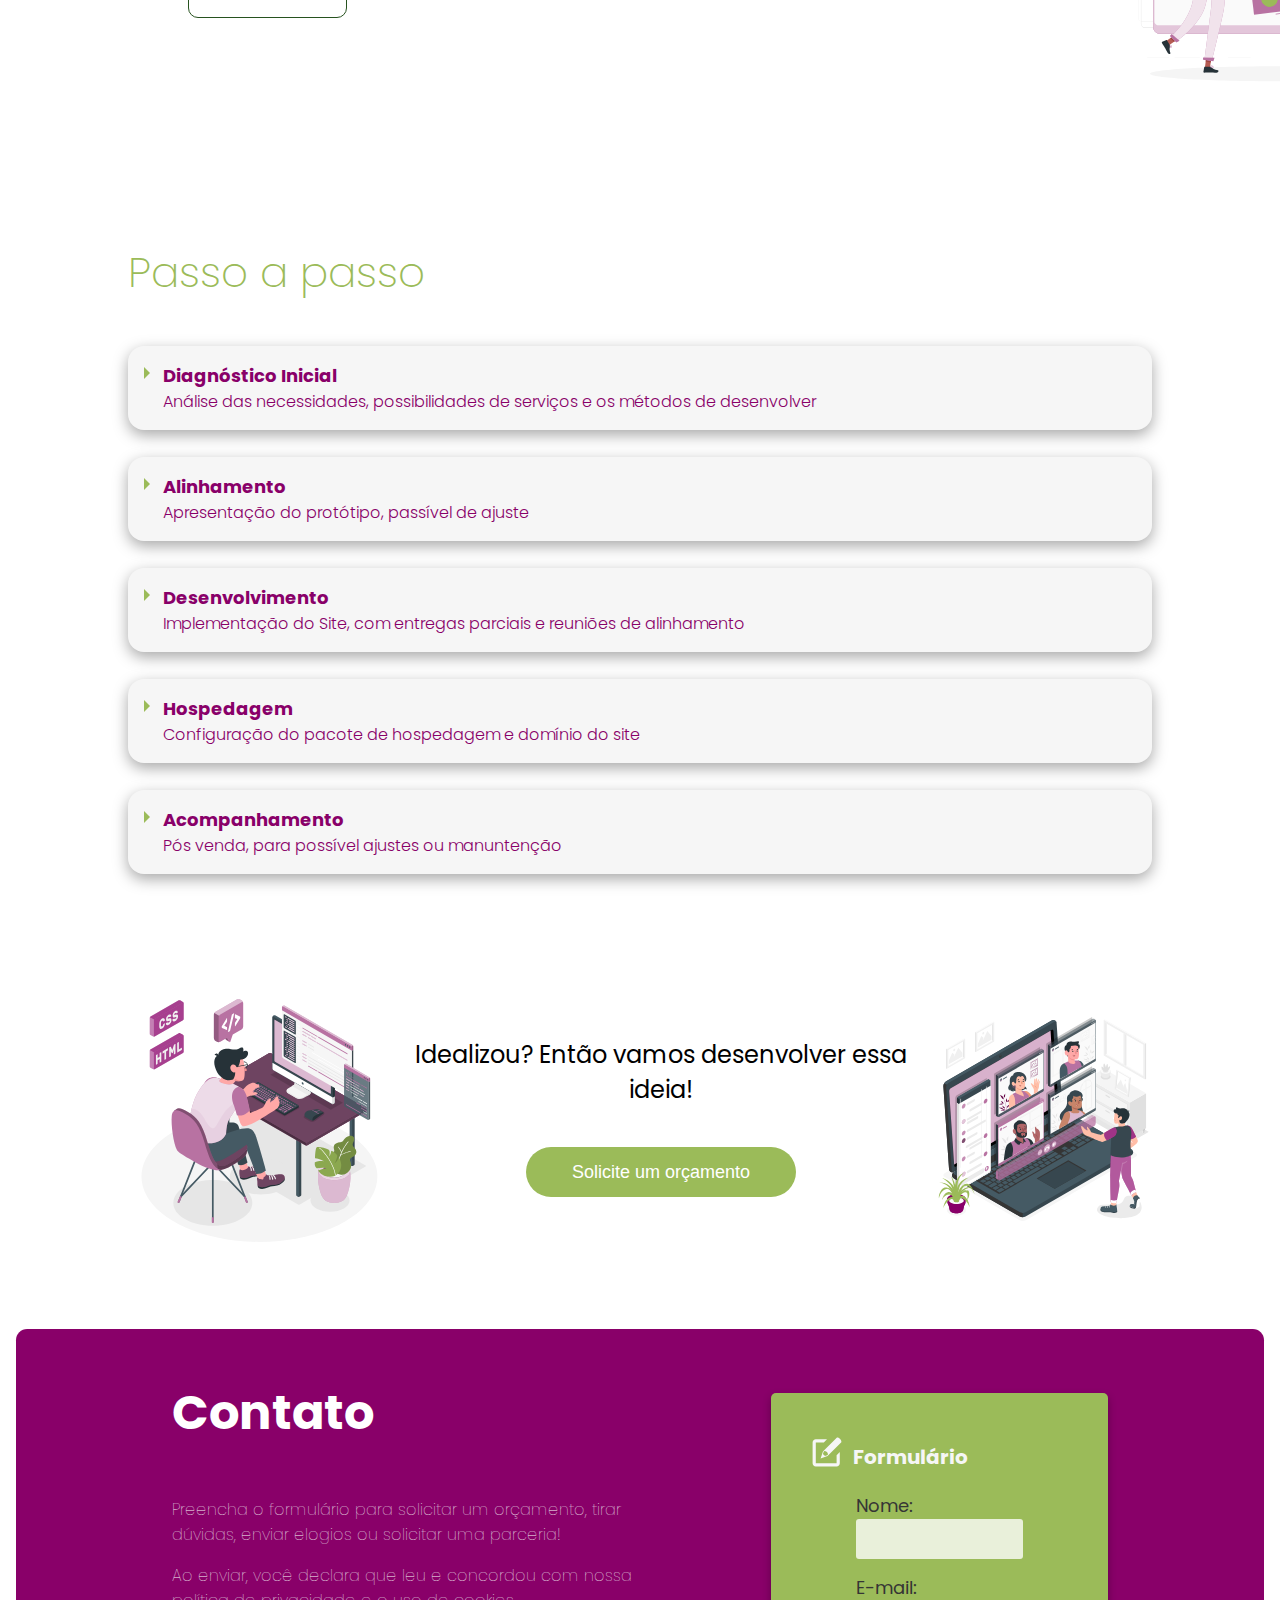
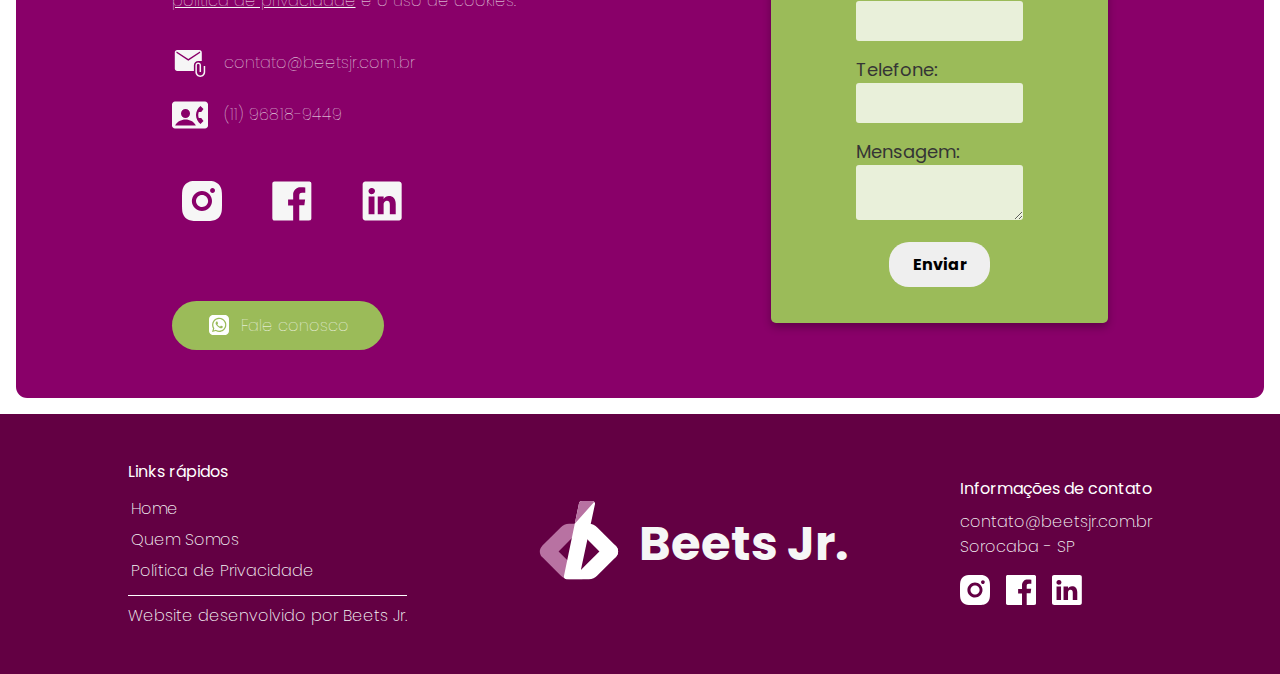
==== commit 4a3822b9: "Novos produtos" ====
--- a/index.html
+++ b/index.html
@@ -82,54 +82,51 @@
 
     <section id="servicos">
         <div class="servicos-container">
-            <h1>Serviços</h1>
-            <h2>Desenvolvemos <span class="destaque-1">sites institucionais</span> para o seu negócio, grupo, amigos,
-                família, pet ou <span class="destaque-2">quem precisar</span>!</h2>
+            <h1>Nossos Produtos</h1>
+
             <div class="servicos-menores">
-                <div class="item-1">
-                    <div class="automacoes">
-                        <div class="imagem">
-                            <img src="./assets/automacoes.svg" alt="Automações">
-                        </div>
-                        <div class="texto">
-                            <h3>Automações</h3>
-                            <p>Aumento de produtividade através de automações de tarefas</p>
-                        </div>
-                    </div>
-                </div>
-                <div class="item-2">
-                    <div class="prototipagem">
-                        <div class="imagem">
-                            <img src="./assets/prototipagem.svg" alt="Prototipagem">
-                        </div>
-                        <div class="texto">
-                            <h3>Prototipagem</h3>
-                            <p>Design do site de acordo com a sua identidade visual</p>
-                        </div>
-                    </div>
-                </div>
-                <div class="item-3">
-                    <div class="desenvolvimento">
-                        <div class="imagem">
-                            <img src="./assets/desenvolvimento.svg" alt="Desenvolvimento">
-                        </div>
-                        <div class="texto">
-                            <h3>Desenvolvimento</h3>
-                            <p>Implementação das páginas web e funcionalidades</p>
-                        </div>
-                    </div>
-                </div>
-                <div class="item-4">
-                    <div class="assistencia">
-                        <div class="imagem">
-                            <img src="./assets/assistencia.svg" alt="Assistência">
-                        </div>
-                        <div class="texto">
-                            <h3>Assistência</h3>
-                            <p>Pré e pós venda, acompanhamento e possíveis aprimoramentos</p>
-                        </div>
-                    </div>
-                </div>
+
+                <div class="card-produto">
+                    <h2>Website</h2>
+
+                    <p>Um site é uma coleção de páginas web que 
+                        fornecem informações estáticas ou dinâmicas sobre um tópico, 
+                        organização ou indivíduo.
+                    </p>
+
+                    <div class="botao-card-produto">
+                        <a href="#contato">Saiba mais</a>
+                    </div>
+                </div>
+
+                <div class="card-produto">
+                    <h2>Aplicações Web</h2>
+                    
+                    <p>Uma webapp permite que os usuários realizem tarefas ou atividades através de funcionalidades interativas. 
+                        Exemplos: Sistema de Agendamento de Consultas e Sistema de Feedback dos Clientes
+                    </p>
+
+                    <div class="botao-card-produto">
+                        <a href="#contato">Saiba mais</a>
+                    </div>
+                </div>
+                
+                <div class="card-produto">
+                    <h2>Prototipação</h2>
+                    
+                    <p>Desenvolvimento de modelos iniciais ou versões preliminares do design
+                         e funcionalidades de websites e webapps.
+                    </p>
+
+                    <div class="botao-card-produto">
+                        <a href="#contato">Saiba mais</a>
+                    </div>
+                </div>
+
+                <div class="img-produto">
+                    <img src="./assets/hero-img.svg" alt="Devs trabalhando" height="330">
+                </div>
+
             </div>
         </div>
     </section>
@@ -137,7 +134,8 @@
     <!-- ----------------------------- -->
 
     <section id="como-funciona">
-        <h2 class="como-funciona-top">Como Funciona?</h2>
+        <h2 class="como-funciona-top">Passo a passo</h2>
+
         <details class="como-funciona-list">
             <summary>
                 <div class="como-funciona-titulo">
--- a/styles/global.css
+++ b/styles/global.css
@@ -17,7 +17,8 @@
     --beterraba-media: #890069;
 
     --verde: #9BBB59;
-    --verde-claro: #D7DEC7;
+    --verde-claro: #e9f0da;
+    --verde-escuro: #27521F;
 
 
     --cinza-escuro: #353535;
--- a/styles/header.css
+++ b/styles/header.css
@@ -4,7 +4,7 @@
     justify-content: space-between;
     height: 5rem;
     width: 100%;
-    padding: 2rem 8rem;
+    padding: 3rem 8rem;
     position: fixed;
     top: 0;
     background-color: white;
--- a/styles/home/home-hero.css
+++ b/styles/home/home-hero.css
@@ -1,8 +1,7 @@
 #hero {
-    background-color:white;
-    margin-top: 5rem;
+    margin-top: 5.3rem;
     width: 100%;
-    height: 100%;
+     padding: 1.5rem 1.2rem;
 }
 
 .background {
@@ -10,7 +9,8 @@
     align-content: space-between;
     justify-content: space-between; /* alinha os conteúdo aos extremos*/
     width: 100%;
-    background-color: var(--beterraba);   
+    background-color: var(--beterraba);  
+    border-radius: 0.7rem; 
     padding: 128px 175px;
 }
 
--- a/styles/home/home-servicos.css
+++ b/styles/home/home-servicos.css
@@ -1,112 +1,75 @@
 #servicos {
     width: 100%;
-    padding: 1rem 1rem;
 }
 
 .servicos-container {
-    border-radius: 16px;
     background: var(--white, #FFF);
-    box-shadow: 0px 4px 4px 0px rgba(0, 0, 0, 0.25);
-    padding: 3rem 7rem;
+    padding: 80px 168px;
 }
 
 #servicos  h1 {
-    color: var(--beterraba-media, #890069);
-    font-family: Poppins;
+    color: var(--beterraba);
     font-size: 48px;
-    font-style: normal;
-    font-weight: 800;
-    line-height: normal;
+    font-weight: 300;
     margin-bottom: 1rem;
 }
 
 #servicos h2 {
-    color: #000;
-    text-align: justify;
-    font-family: Poppins;
-    font-size: 18px;
-    font-style: normal;
+    color: var(--beterraba-media, #890069);
+    font-size: 28px;
     font-weight: 400;
-    line-height: normal;
+    padding-bottom: 20px;
 }
 
-.destaque-1 {
-    color: var(--beterraba-media, #890069);
-    font-weight: 600;
-}
-
-.destaque-2 {
-    color: var(--beterraba, #630043);
-    font-weight: 600;
+#servicos p {
+    color: var(--cinza-escuro);
+    font-size: 18px;
+    font-weight: 300;
+    padding-bottom: 32px;
 }
 
 .servicos-menores {
     display: grid;
     grid-template-columns: repeat(2, 1fr);
-    gap: 20px;
+    gap: 60px;
     width: 100%;
     margin-top: 3rem;
 }
 
-.item-1 {
-    grid-column: 1 / span 1;
-    grid-row: 1 / span 1;
+.card-produto {
+    width: 700px;
+    padding: 20px;
 }
 
-.item-2 {
-    grid-column: 1 / span 1;
-    grid-row: 2 / span 1;
+.botao-card-produto {
+    display: inline-flex;
+    padding: 12px 35px;
+    justify-content: center;
+    align-items: center;
+    gap: 10px;
+
+    cursor: pointer;
+    border-radius: 10px;
+    border: 1px solid var(--verde-escuro);
+    background: white;
+    font-weight: 200;
 }
 
-.item-3 {
-    grid-column: 2 / span 1;
-    grid-row: 1 / span 1;
+.botao-card-produto a{
+    text-decoration: none;
+    color: var(--verde-escuro);
 }
 
-.item-4 {
-    grid-column: 2 / span 1;
-    grid-row: 2 / span 1;
+.botao-card-produto:hover {
+    background-color: var(--verde);
+    font-weight: 400;
+    border:none;
 }
 
-.item-1, .item-2, .item-3, .item-4 {
-    display: grid;
-    grid-template-columns: auto 1fr;
-    padding: 33px 33px 34px 55px;
-    height: 150px;
-    margin-bottom: 20px;
-    border-radius: 16px;
-    background: var(--cinza-azulado, #263238);
-    box-shadow: 0px 4px 4px 0px rgba(0, 0, 0, 0.25);
-    margin-right: 20px;
-    position: relative;
-}
-
-.imagem {
-    grid-column: 1 / span 1;
-    position: absolute;
-    left: 20px;
-    top: 52%;
-    transform: translateY(-50%);
-}
-
-.texto {
-    grid-column: 2 / span 1;
-    padding-left: 120px;
-}
-
-#servicos h3 {
-    color: var(--white, #FFF);
-    font-family: Poppins;
-    font-size: 20px;
-    font-weight: 700;
-    margin-bottom: 0.6rem;
-}
-
-#servicos p {
-    color: var(--white, #FFF);
-    font-family: Poppins;
-    font-size: 16px;
-    font-weight: 300;
+.img-produto {
+    display: flex;
+    justify-content: center;
+    align-items: center;
 }
 
 @media only screen and (max-width: 1024px) {
--- a/styles/home/home-como-funciona.css
+++ b/styles/home/home-como-funciona.css
@@ -7,10 +7,11 @@
   overflow: hidden;
 }
 
-.como-funciona-top {
+#como-funciona h2{
   color: var(--verde);
-  font-size: 40px;
-  font-weight: 600;
+  font-size: 42px;
+  font-weight: 200;
+  padding-bottom: 15px;
 }
 
 .como-funciona-titulo {
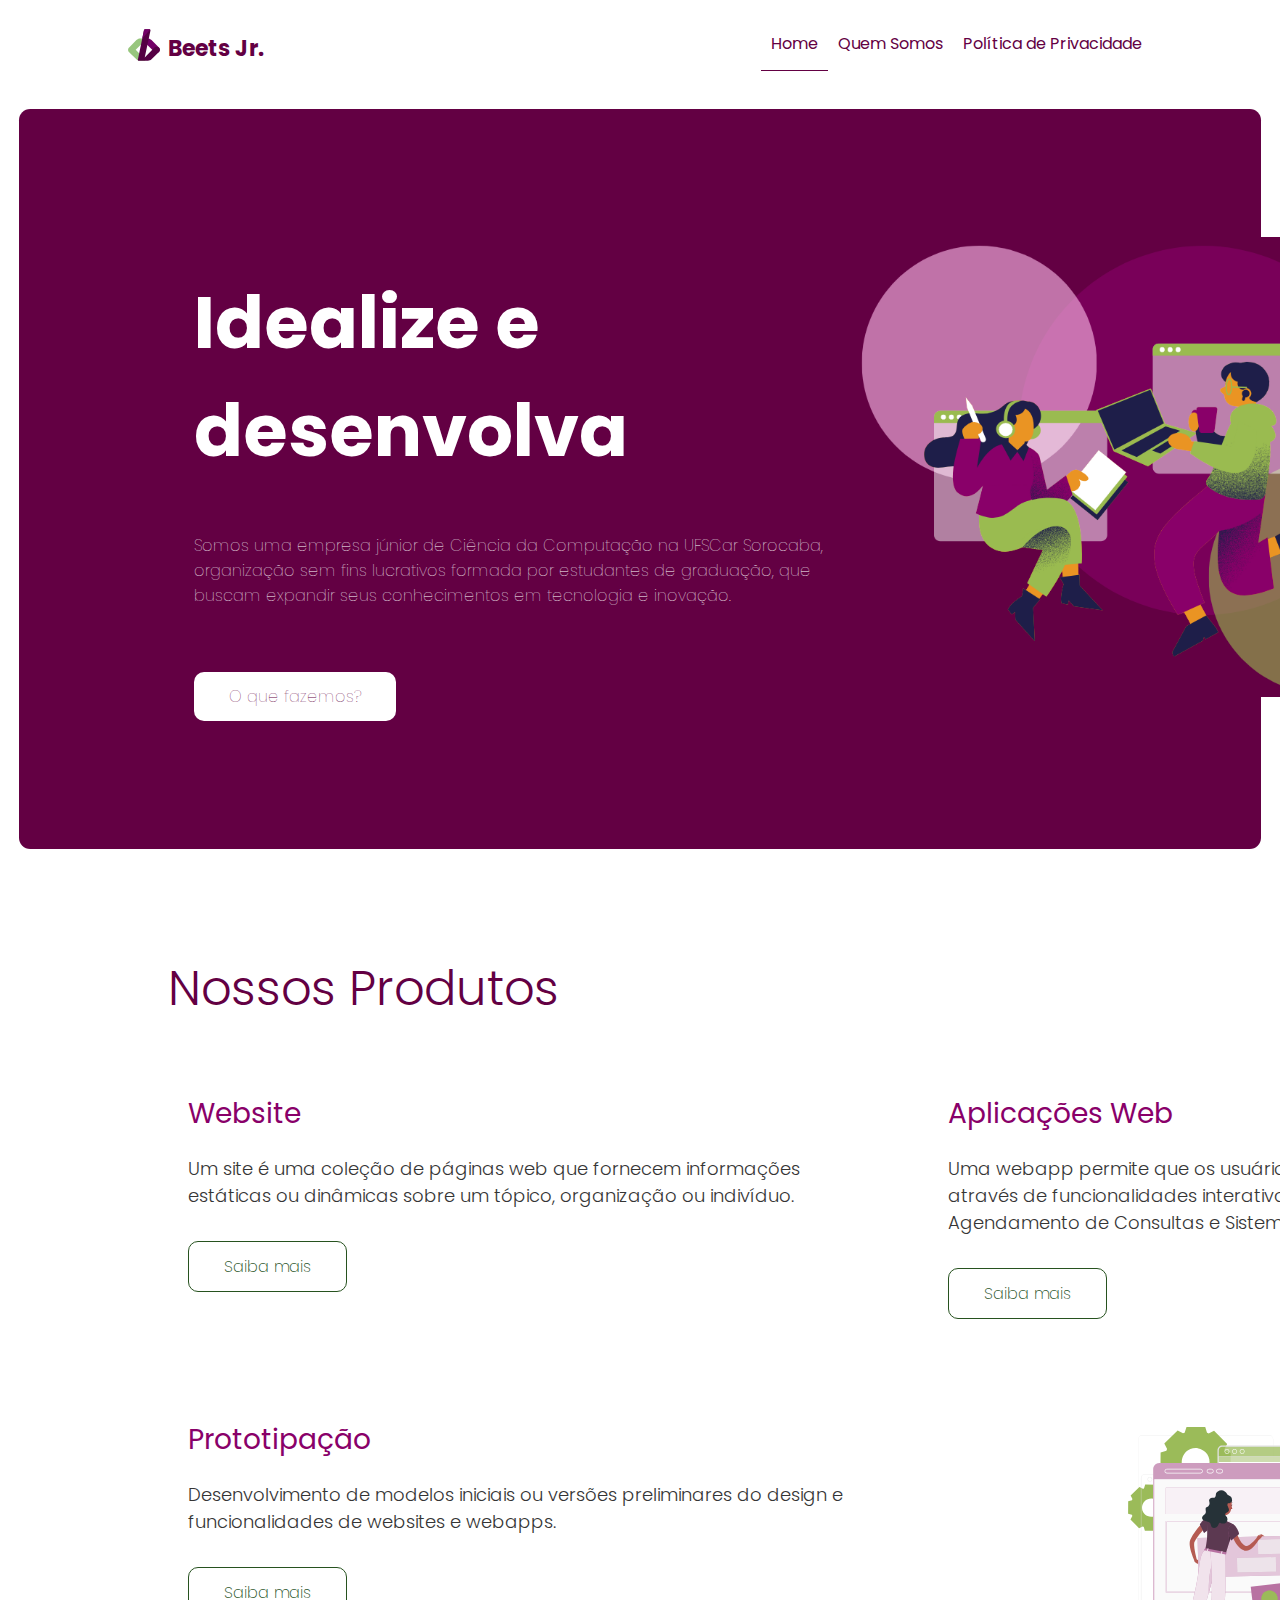
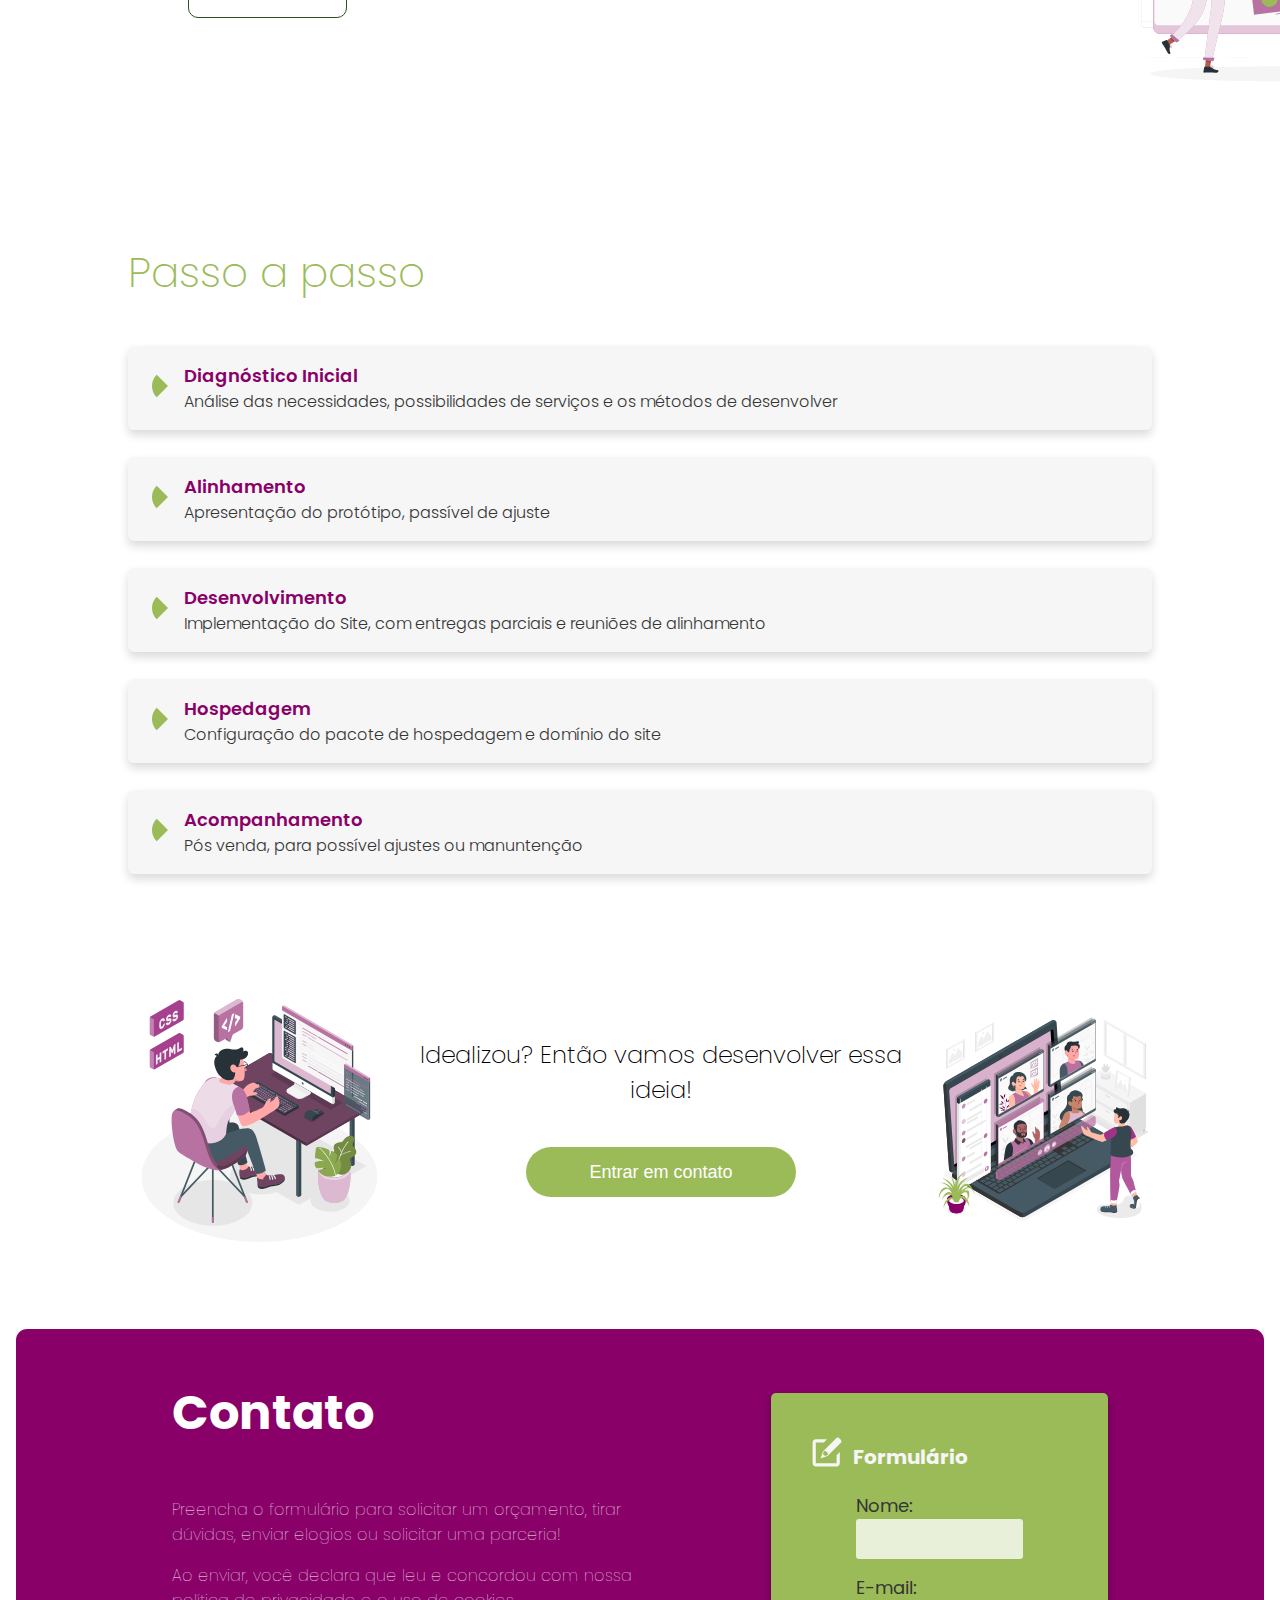
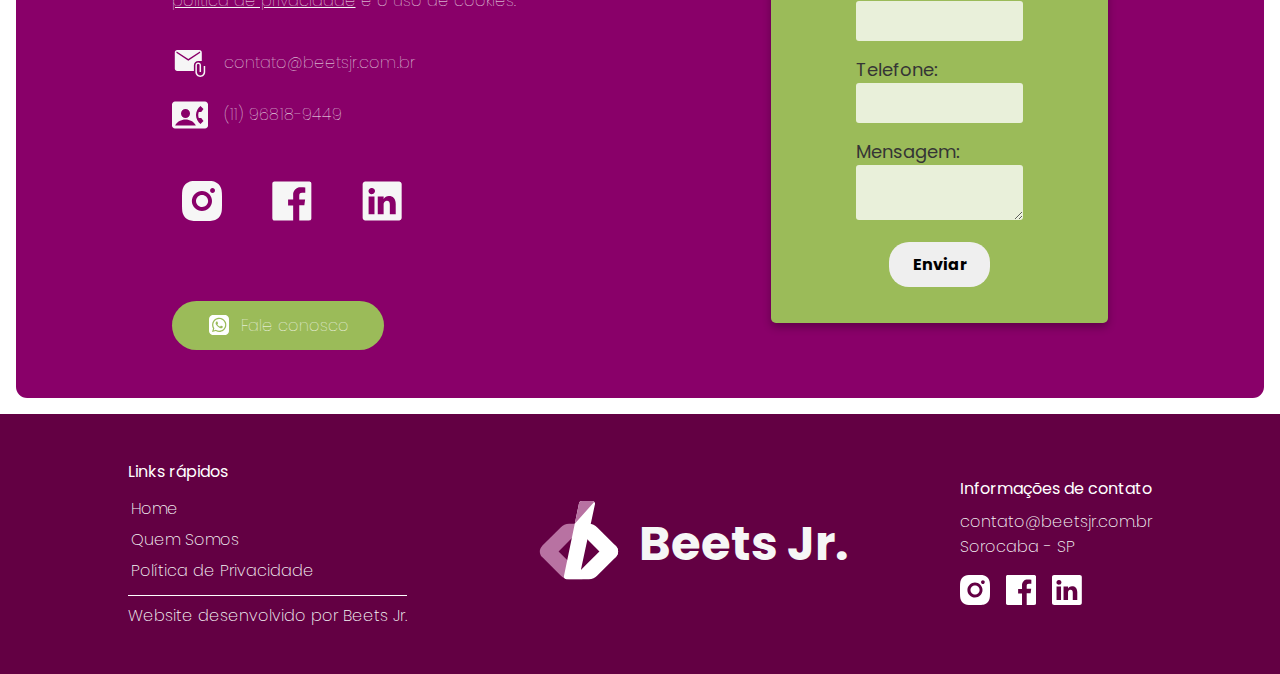
==== commit 89a558d8: "Att passo a passo" ====
--- a/index.html
+++ b/index.html
@@ -134,7 +134,7 @@
     <!-- ----------------------------- -->
 
     <section id="como-funciona">
-        <h2 class="como-funciona-top">Passo a passo</h2>
+        <h2>Passo a passo</h2>
 
         <details class="como-funciona-list">
             <summary>
@@ -262,14 +262,12 @@
             <div class="orcamento-texto">
                 <p>Idealizou? Então vamos desenvolver essa ideia!</p>
                 <button class="orcamento-btn">
-                    <a href="#contato">Solicite um orçamento</a>
+                    <a href="#contato">Entrar em contato</a>
                 </button>
             </div>
             <img src="assets/orcamento-2.svg">
         </div>
     </section>
-
-
 
     <!-- ----------------------------- -->
 
--- a/styles/header.css
+++ b/styles/header.css
@@ -104,7 +104,7 @@
         
     .menu{
         position: absolute;
-        top: 50px;
+        top: 62px;
         left: 0;
         right: 0;
         height: 0px;
--- a/styles/home/home-como-funciona.css
+++ b/styles/home/home-como-funciona.css
@@ -2,7 +2,6 @@
   font-family: "Poppins";
   width: 80%;
   padding: 2rem 8rem;
-  /* background: #282828; */
   width: 100%;
   overflow: hidden;
 }
@@ -15,13 +14,13 @@
 }
 
 .como-funciona-titulo {
-  font-weight: bold;
+  font-weight: 600;
   color: var(--beterraba-media);
   font-size: 18px;
 }
 
 .como-funciona-subtitulo {
-  color: var(--beterraba-media);
+  color: var(--cinza-escuro);
   font-weight: 300;
 }
 
@@ -29,21 +28,22 @@
   padding: 1rem;
   display: block;
   background: var(--cinza-claro);
-  box-shadow: rgba(0, 0, 0, 0.35) 0px 5px 15px;
-  padding-left: 2.2rem;
+  box-shadow: rgba(0, 0, 0, 0.15) 0px 5px 10px;
+  padding-left: 3.5rem;
   position: relative;
   cursor: pointer;
-  border-radius: 16px;
+  border-radius: 6px;
 }
 
 summary:before {
-  content: "";
-  border-width: .4rem;
+  content: " ";
+  border-width: 1rem;
   border-style: solid;
   border-color: transparent transparent transparent var(--verde);
+  border-radius: 20px;
   position: absolute;
-  top: 1.3rem;
-  left: 1rem;
+  top: 1.5rem;
+  left: 1.5rem;
   transform: rotate(0);
   transform-origin: .2rem 50%;
   transition: .25s transform ease;
@@ -70,8 +70,9 @@
 .como-funciona-detail li {
   list-style: inside;
   color: white;
-  font-weight: 400;
+  font-weight: 200;
   padding-left: 3rem;
+  margin-bottom: 5px;
 }
 
 .como-funciona-detail {
@@ -80,7 +81,7 @@
   padding: 16px;
 }
 
-
+/* -- Entre em contato com a gente -- */
 
 .orcamento {
   display: flex;
@@ -91,6 +92,7 @@
 
 .orcamento-texto {
   text-align: center;
+  font-weight: 200;
 }
 
 .orcamento-btn {
@@ -99,30 +101,32 @@
   font-size: 18px;
   background: var(--verde);
   border-radius: 25px;
-  border: none;
-  color: white;
-  font-weight: 500;
   margin-top: 40px;
-}
-
-.orcamento-btn:hover {
-  background: var(--beterraba-media);
-  transition: 250ms linear;
+  cursor: pointer;
 }
 
 .orcamento p {
   font-size: 24px;
 }
 
-.orcamento a {
+.orcamento-btn a {
   text-decoration: none;
   color: white;
-  cursor: pointer;
+  font-weight: 200;
+}
+
+.orcamento-btn:hover {
+  background: var(--beterraba-media);
+  font-weight: 400;
 }
 
 @media only screen and (max-width: 1024px) {
   .orcamento img {
-      display: none;
+    display: none;
+  }
+
+  .img-produto {
+    display: none;
   }
 
   .orcamento {
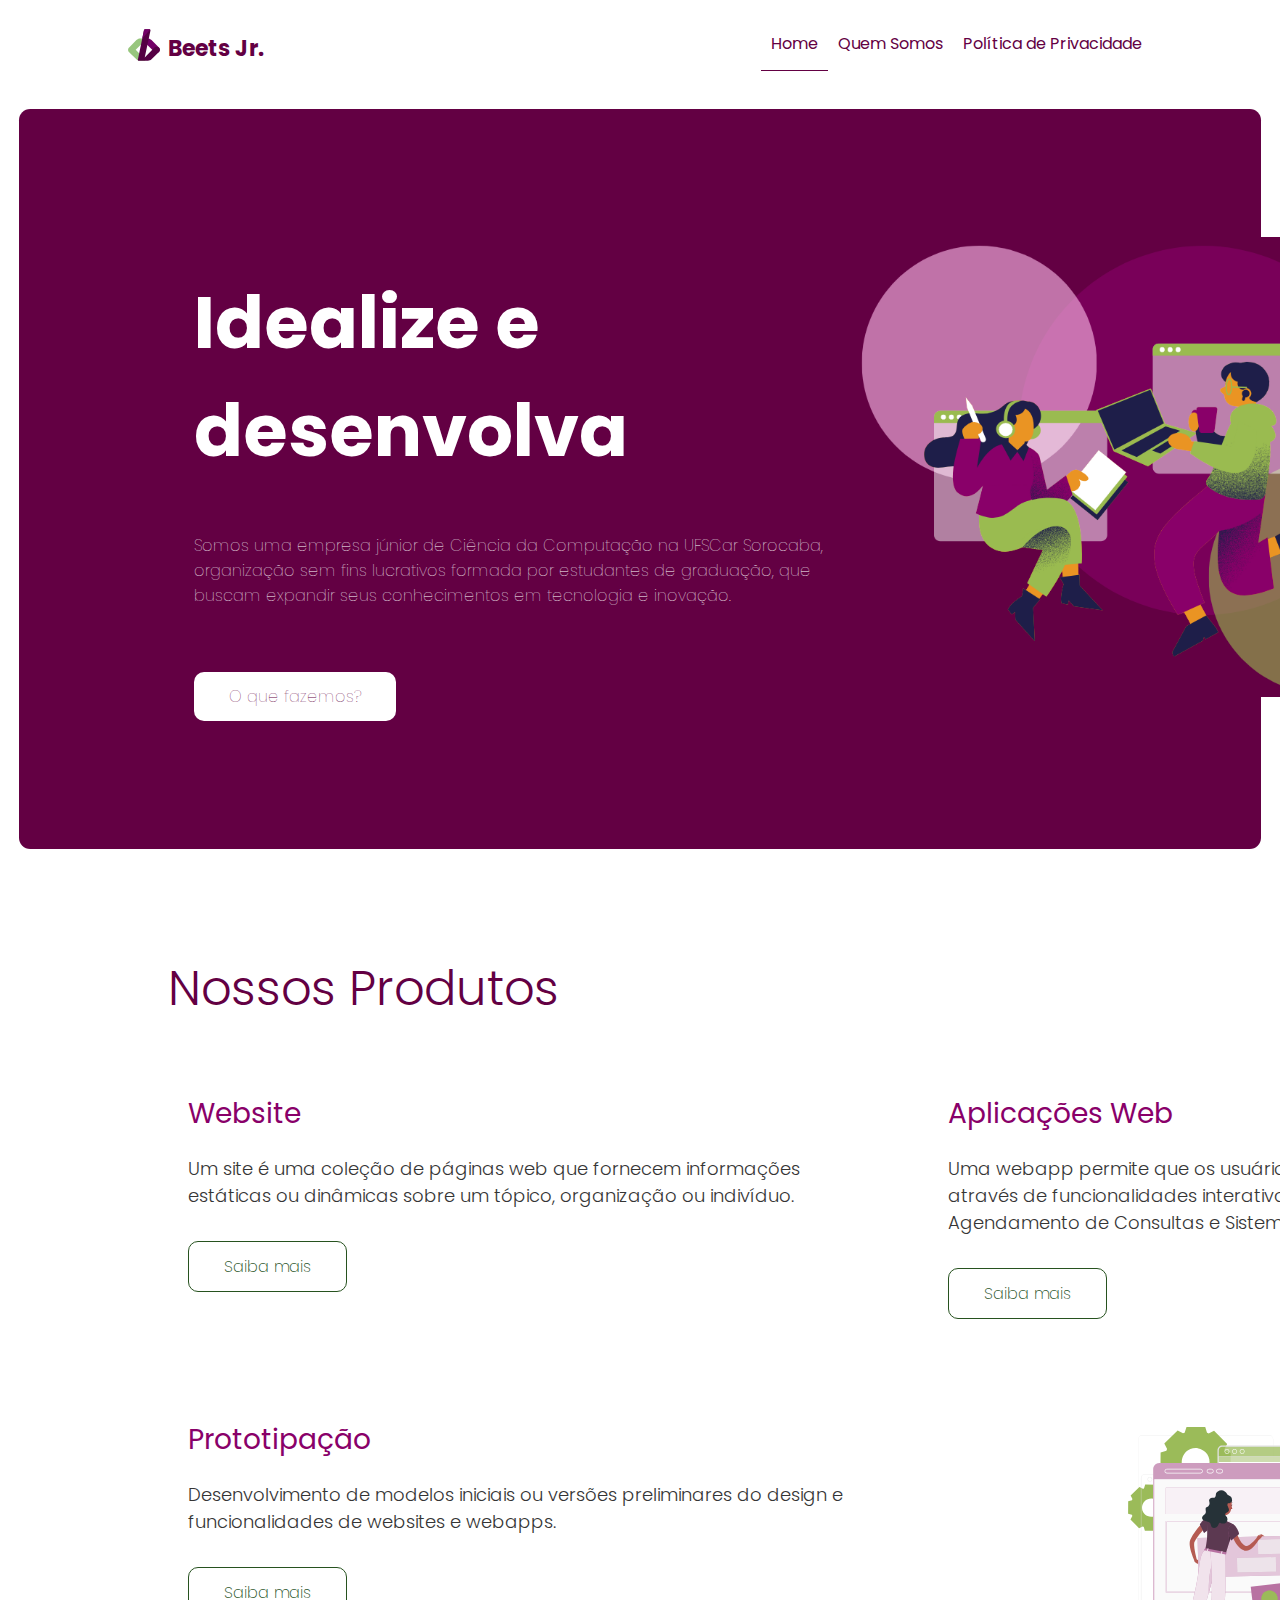
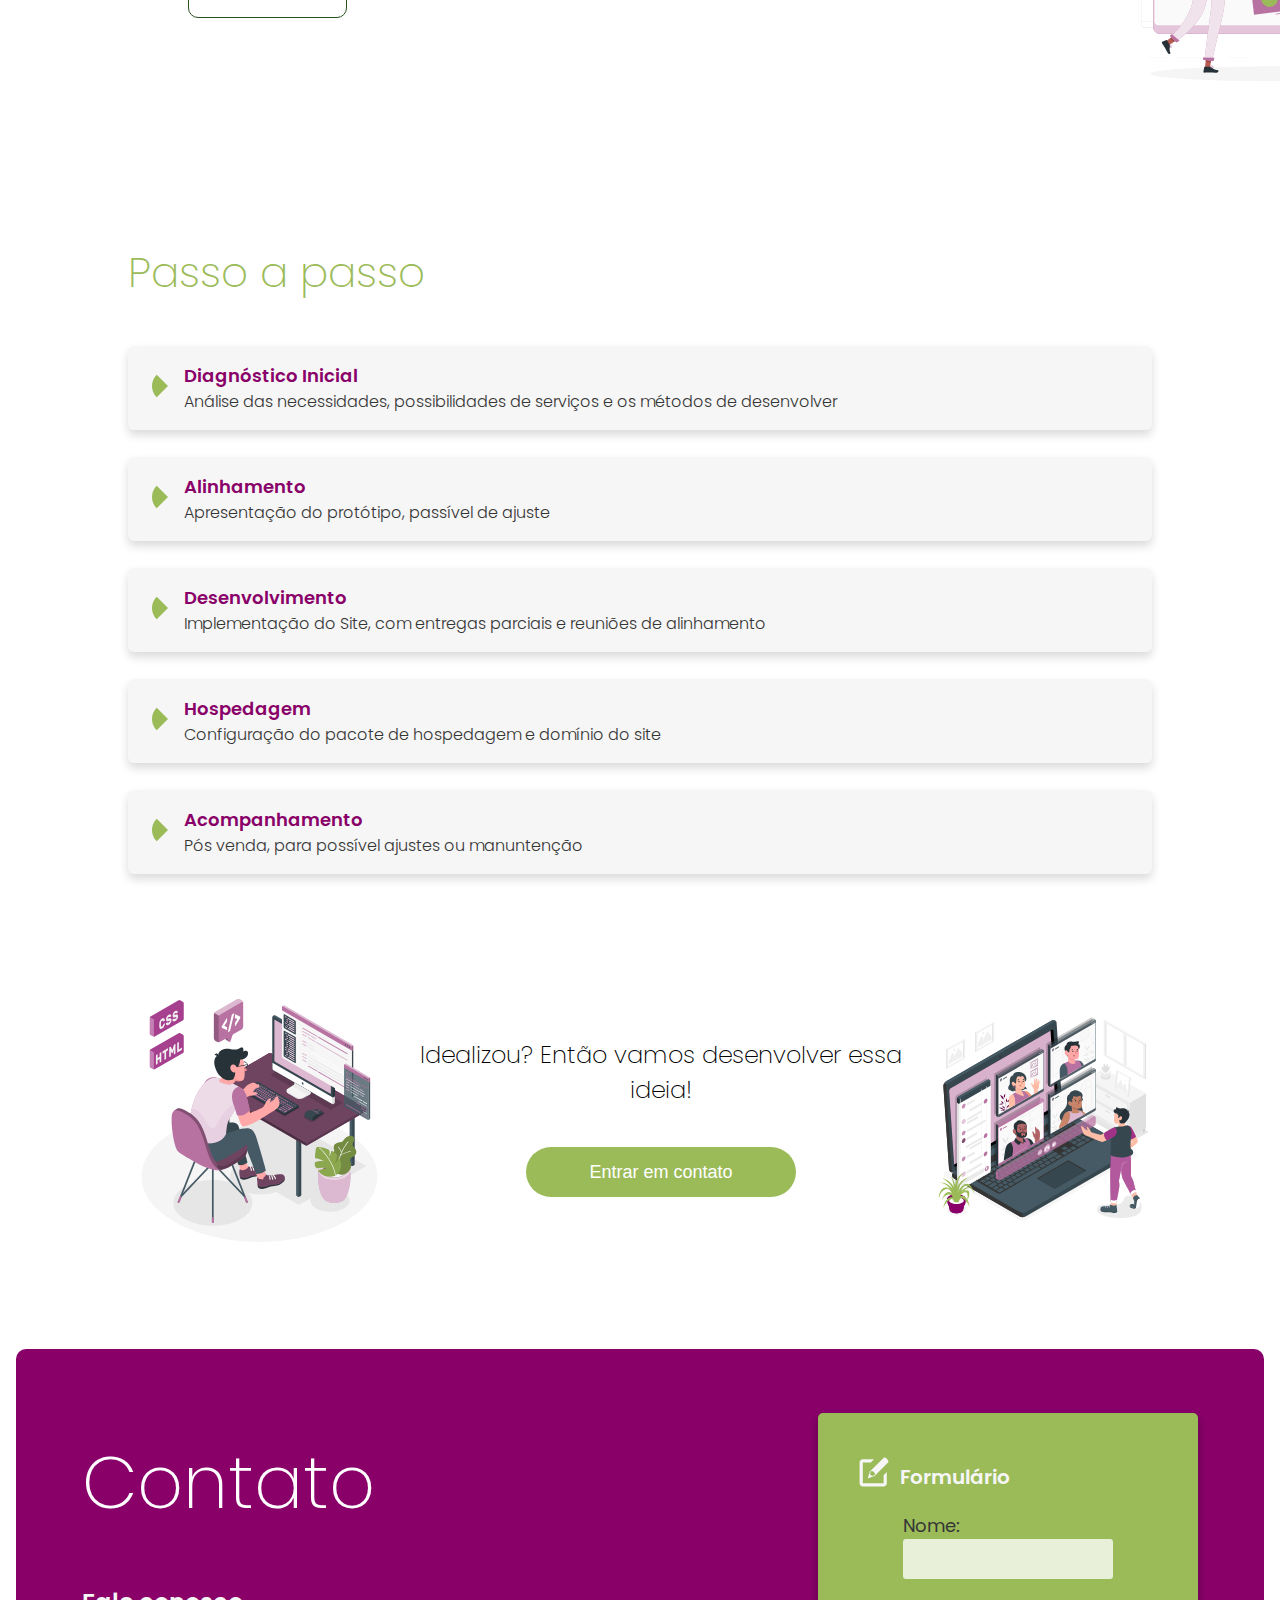
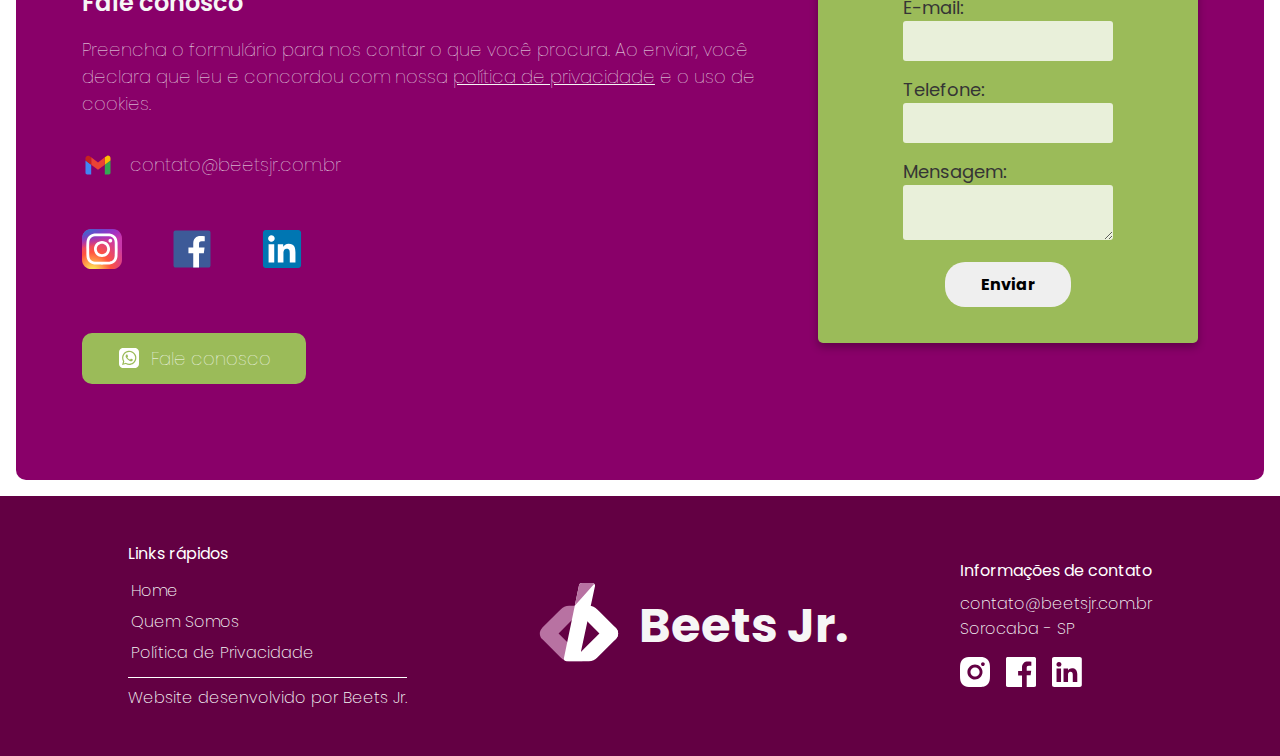
==== commit 2812e68c: "Att Contatos - meios de contato" ====
--- a/index.html
+++ b/index.html
@@ -275,9 +275,11 @@
         <div class="contato-bg">
             <div class="contato-parte1"> <!-- Parte esquerda, sem contar o formulário -->
                 <h2>Contato</h2>
+                <h3>Fale conosco</h3>
                 <div class="contato-subtitulo">
-                    <p>Preencha o formulário para solicitar um orçamento, tirar dúvidas, enviar elogios ou solicitar uma parceria!</p>
-                    <p>Ao enviar, você declara que leu e concordou com nossa <a href="politicaDePrivacidade.html">política de privacidade</a> e o uso de cookies.</p>
+                    <p>Preencha o formulário para nos contar o que você procura. Ao enviar, você declara que leu e concordou com nossa 
+                         <a href="politicaDePrivacidade.html">política de privacidade</a> e o uso de cookies.
+                    </p>
                 </div>
                 <div class="contato-formasdecontato">
                     <div class="contatos">
@@ -285,15 +287,25 @@
                             <img src="./assets/email.svg" alt="E-mail" class="contatos-img">
                             <p>contato@beetsjr.com.br</p>
                         </div>
+                        <!-- 
                         <div class="contatos-tel">
                             <img src="./assets/telefone.svg" alt="Telefone" class="contatos-img">
                             <p>(11) 96818-9449</p>
                         </div>
+                        -->
                     </div>
                     <div class="contato-social">
-                        <a href="https://www.instagram.com/beetsjr/" target="_blank"><img src="./assets/instagram-cinzaclaro.svg" alt="Instagram" class="contato-logo"></a>
-                        <a href="https://www.facebook.com/beetsjr" target="_blank"><img src="./assets/facebook-cinzaclaro.svg" alt="Facebook" class="contato-logo"></a>
-                        <a href="https://www.linkedin.com/company/beets-jr/" target="_blank"><img src="./assets/linkedin-cinzaclaro.svg" alt="Linkedin" class="contato-logo"></a>
+                        <a href="https://www.instagram.com/beetsjr/" target="_blank">
+                            <img src="./assets/skill-icons_instagram.svg" alt="Instagram" class="contato-logo">
+                        </a>
+
+                        <a href="https://www.facebook.com/beetsjr" target="_blank">
+                            <img src="./assets/devicon_facebook.svg" alt="Facebook" class="contato-logo">
+                        </a>
+
+                        <a href="https://www.linkedin.com/company/beets-jr/" target="_blank">
+                            <img src="./assets/devicon_linkedin.svg" alt="Linkedin" class="contato-logo">
+                        </a>
                     </div>
                 </div>
                 <br>
@@ -331,6 +343,7 @@
                     </form>
                 </div>
             </div>
+        </div>
     </section>
 
     <!-- Conteúdo do Footer -->
--- a/styles/home/home-hero.css
+++ b/styles/home/home-hero.css
@@ -1,7 +1,7 @@
 #hero {
     margin-top: 5.3rem;
     width: 100%;
-     padding: 1.5rem 1.2rem;
+    padding: 1.5rem 1.2rem;
 }
 
 .background {
--- a/styles/home/home-contato.css
+++ b/styles/home/home-contato.css
@@ -1,5 +1,4 @@
 #contato {
-    padding: 2rem 8rem;
     color: var(--cinza-claro);
     width: 100%;
     padding: 1rem 1rem;
@@ -7,25 +6,32 @@
 
 .contato-bg {
     background-color: var(--beterraba-media);
-    border-radius: 0.7rem;
-    padding: 3rem 7rem;
+    margin-top: 20px;
+    border-radius: 10px;
+    padding: 3rem 3rem;
     display: flex;
     justify-content: space-around;
-
 }
 
 .contato-parte1 {
-    width: 50%;
+    width: 700px;
 }
 
 #contato h2 {
+    padding-bottom: 3rem;
+    padding-top: 2rem;
     color: white;
-    margin-bottom: 3rem;
-    font-size: 48px;
+    font-size: 72px;
+    font-weight: 200;
+}
+
+#contato h3 {
+    font-weight: 600;
 }
 
 #contato p {
     font-weight: 90;
+    font-size: 18px;
 }
 
 .contato-subtitulo {
@@ -66,8 +72,7 @@
     align-items: center;
     justify-content: space-between;
     gap: 50px;
-    margin-bottom: 3rem;
-    padding-left: 10px;
+    margin-bottom: 2rem;
 }
 
 .contato-logo {
@@ -87,6 +92,11 @@
     cursor: pointer;
     color: white;
     transition: 250ms linear;
+
+    cursor: pointer;
+    border-radius: 10px;
+    font-weight: 300;
+    margin-bottom: 3rem;
 }
 
 .contato-whatsapp {
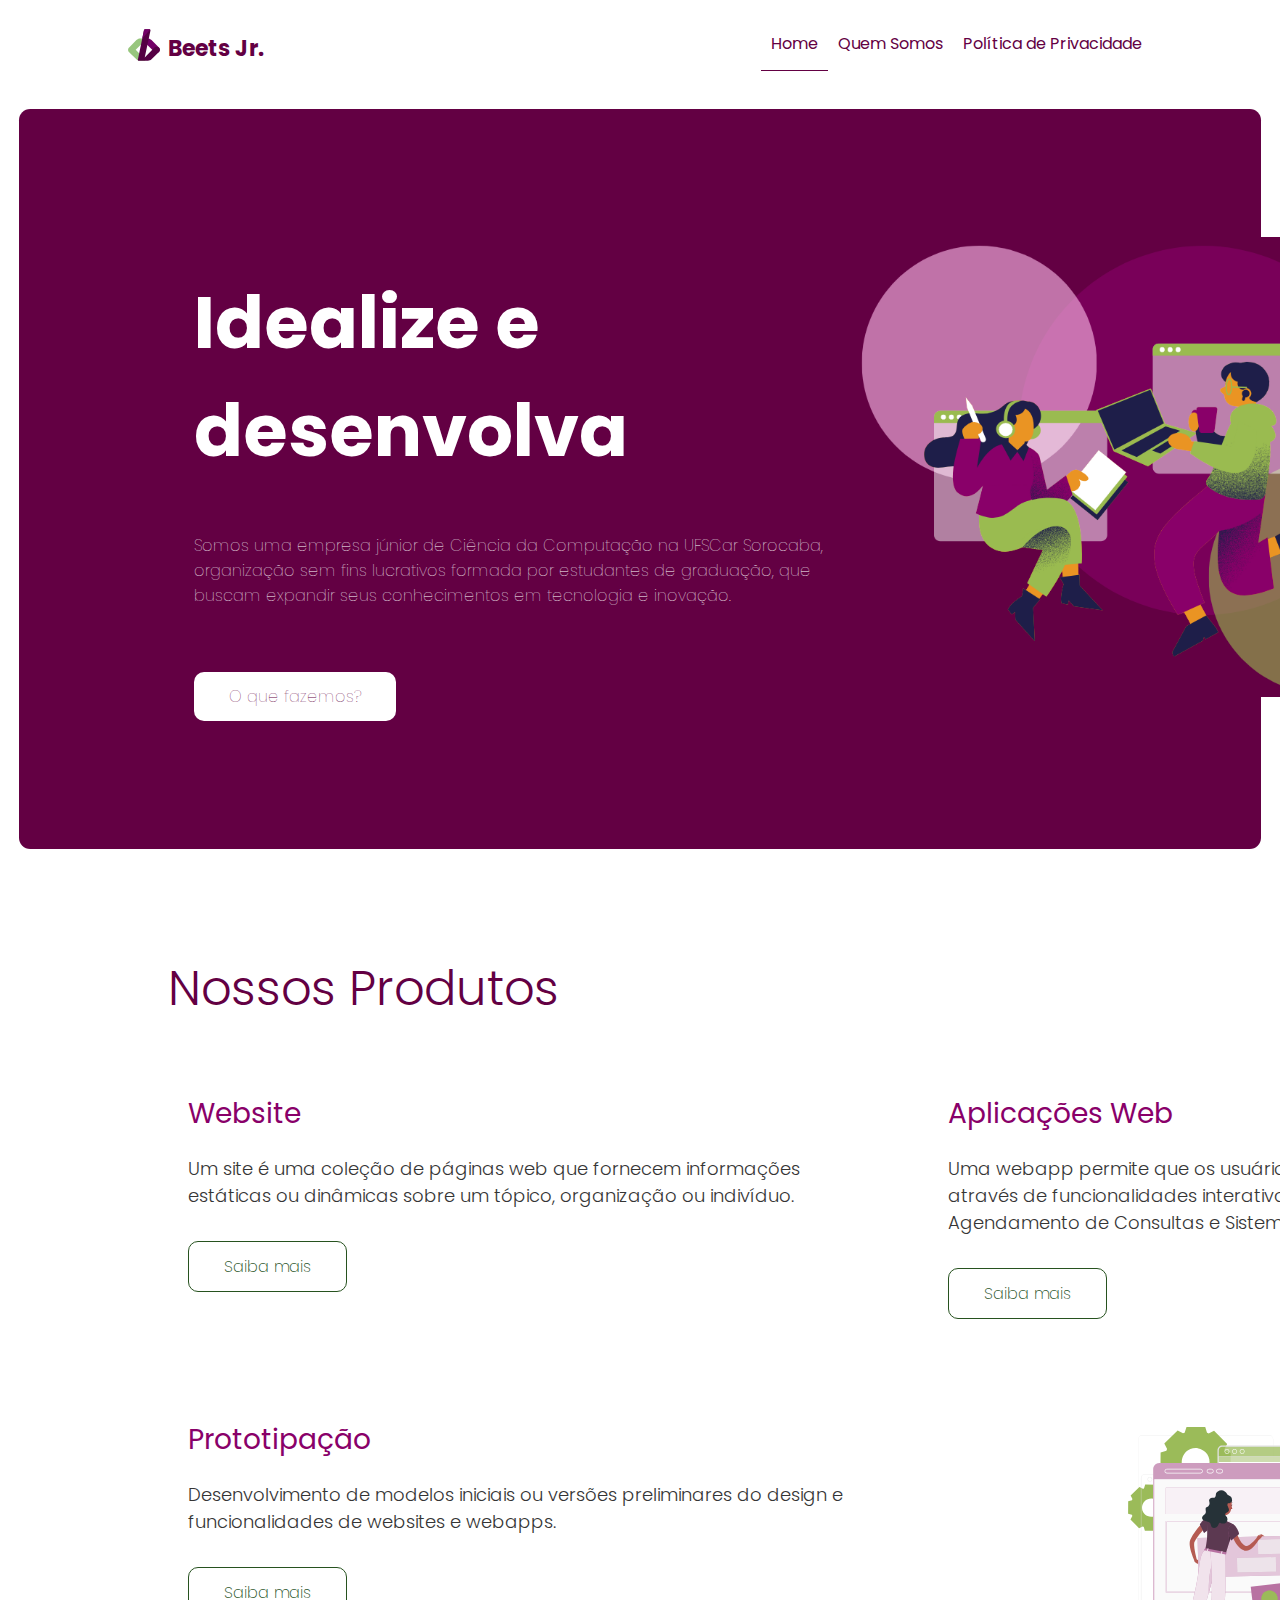
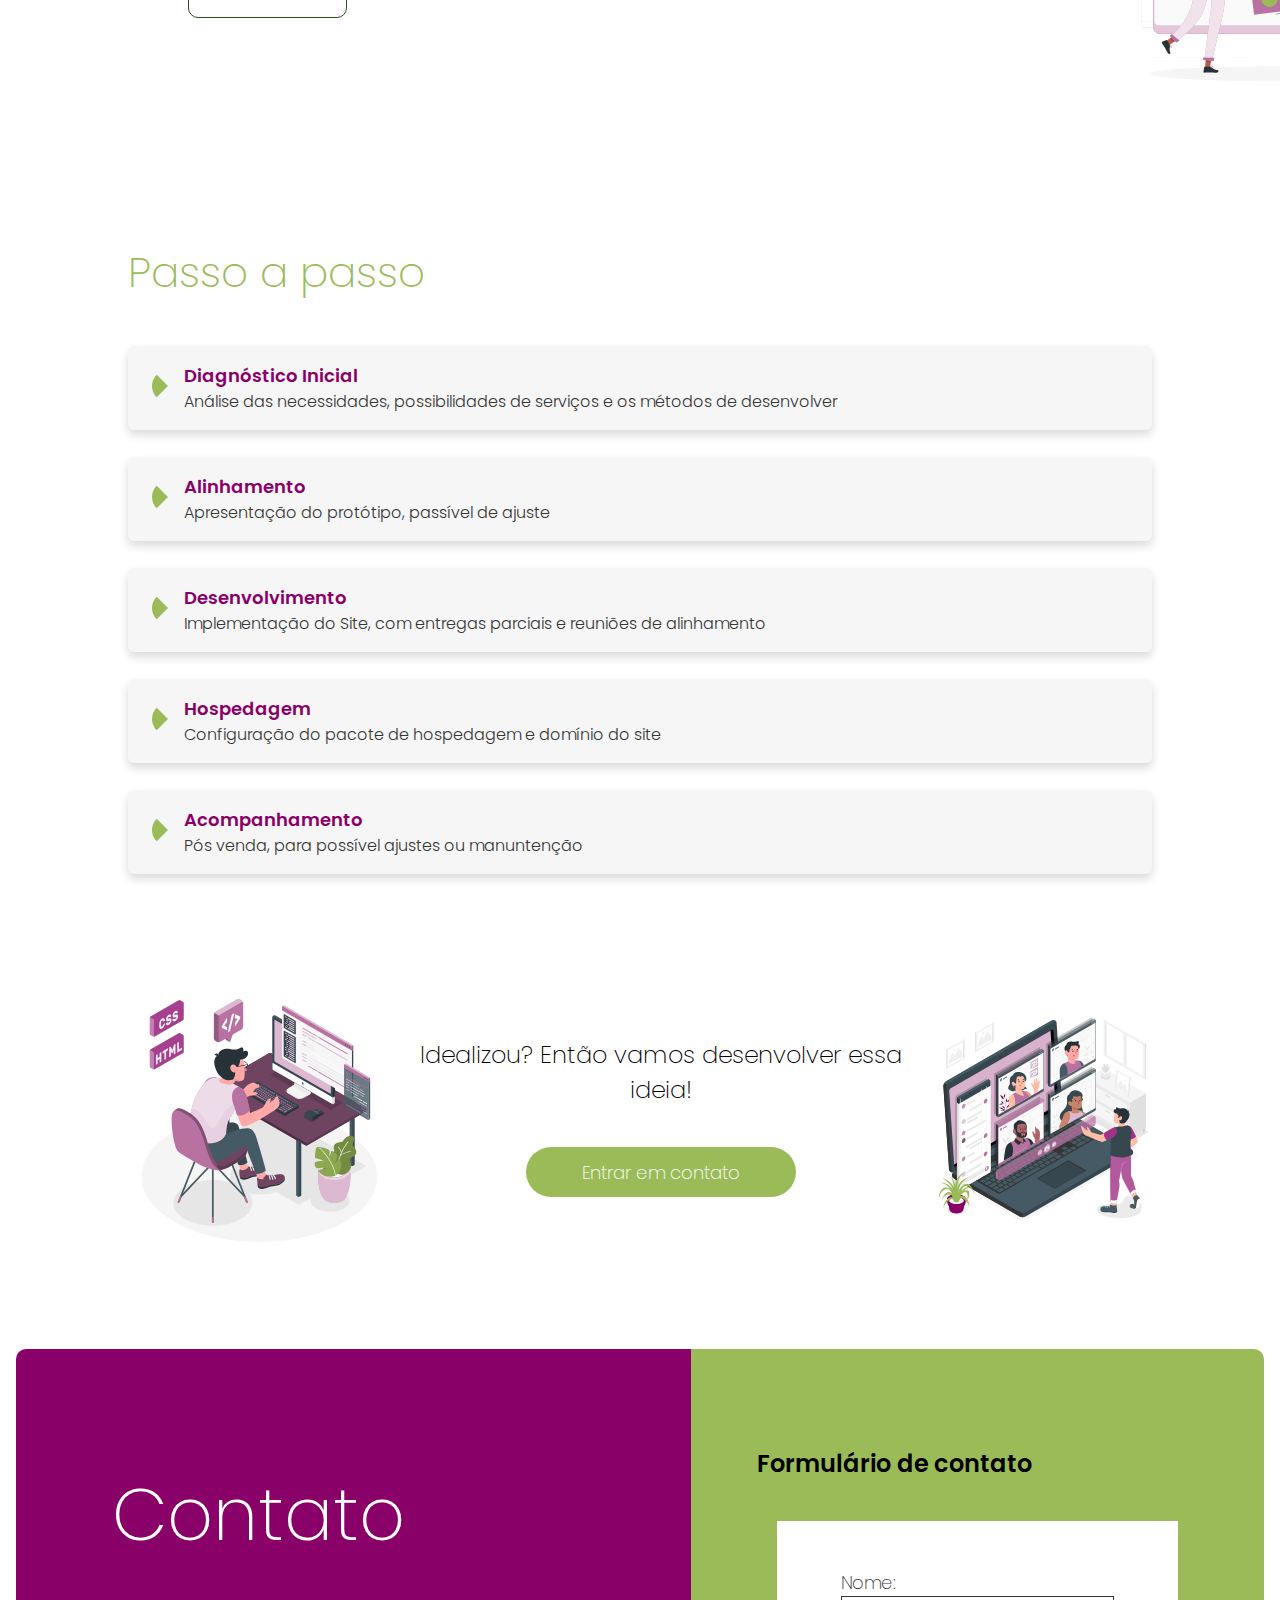
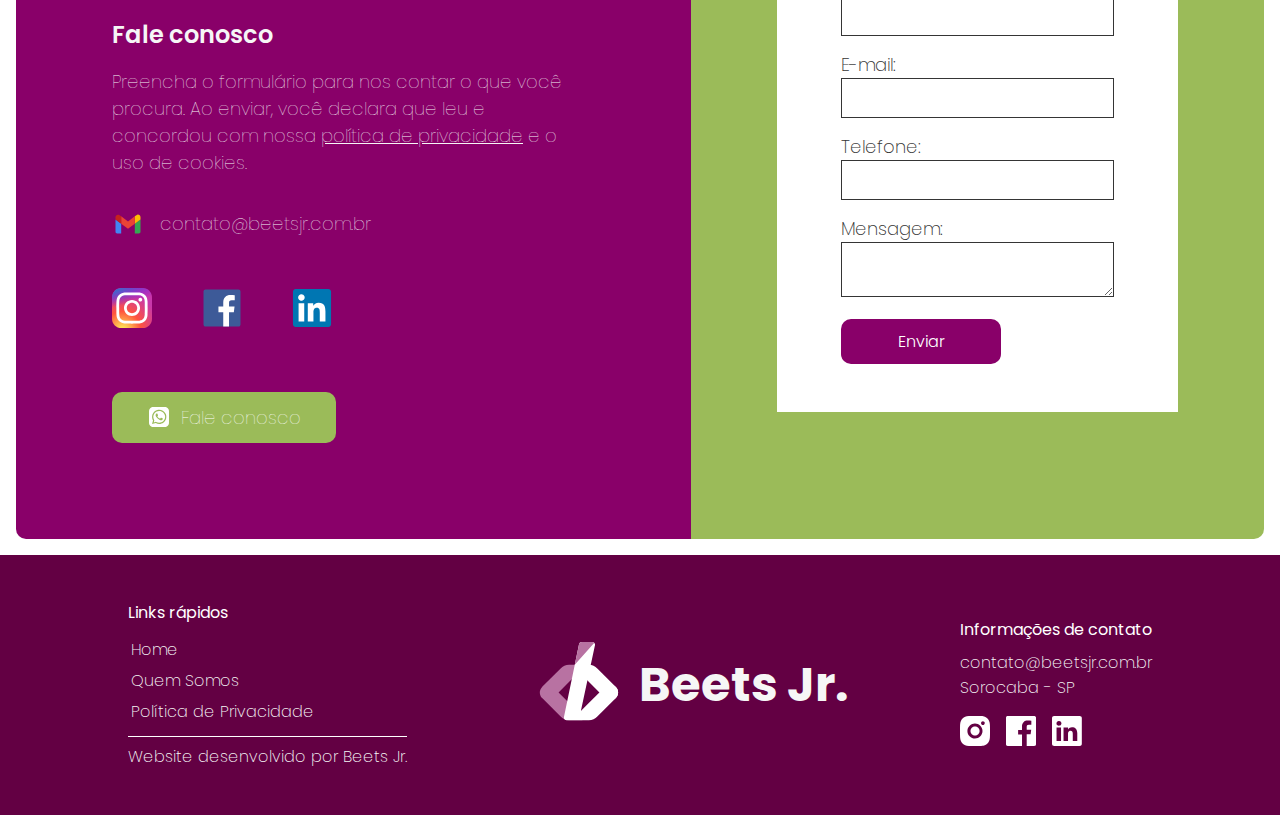
==== commit 3e724c2f: "Home atualizada, mas falta correção do vocabulário" ====
--- a/index.html
+++ b/index.html
@@ -318,9 +318,9 @@
             </div>
             <div class="contato-parte2">
                 <div class="formurario-titulo">
-                    <img src="./assets/formulario.svg">
-                    <h3>Formulário</h3>
-                </div>
+                    <h3>Formulário de contato</h3>
+                </div>
+                
                 <div class="formulario">
                     <form action="https://formsubmit.co/contato@beetsjr.com.br" method="POST">
                         <label for="nome">Nome:</label>
--- a/styles/home/home-como-funciona.css
+++ b/styles/home/home-como-funciona.css
@@ -110,6 +110,7 @@
 }
 
 .orcamento-btn a {
+  font-family: Poppins;
   text-decoration: none;
   color: white;
   font-weight: 200;
--- a/styles/home/home-contato.css
+++ b/styles/home/home-contato.css
@@ -5,16 +5,16 @@
 }
 
 .contato-bg {
+    display: flex;
+    justify-content: space-around;
+}
+
+.contato-parte1 {
+    width: 100%;
     background-color: var(--beterraba-media);
     margin-top: 20px;
-    border-radius: 10px;
-    padding: 3rem 3rem;
-    display: flex;
-    justify-content: space-around;
-}
-
-.contato-parte1 {
-    width: 700px;
+    border-radius: 10px 0px 0px 10px;
+    padding: 5rem 1rem 3rem 6rem;
 }
 
 #contato h2 {
@@ -38,6 +38,7 @@
     font-weight: 90;
     margin-top: 1rem;
     margin-bottom: 2rem;
+    width: 80%;
 }
 
 .contato-subtitulo p {
@@ -119,15 +120,13 @@
     transition: 250ms linear;
 }
 
-/* pt2 */
+/* pt2 - formulário */
 .contato-parte2 {
     background-color: var(--verde);
-    width: 33%;
-    height: 530px;
-    margin-top: 1rem;
-    border-radius: 5px;
-    box-shadow: 0 4px 8px rgba(0, 0, 0, 0.3);
-
+    width: 90%;
+    margin-top: 20px;
+    border-radius: 0px 10px 10px 0px;
+    padding: 3rem 1rem;
 }
 
 .formurario-titulo {
@@ -136,18 +135,24 @@
 }
 
 .formurario-titulo h3 {
-    font-size: 20px;
+    font-size: 24px;
+    color: black;
+    font-weight: 400;
     margin-left: 10px;
     margin-top: 10px;
+    margin-bottom: 20px;
 }
 
 .formulario {
-    margin: 0 85px;
+    margin: 0 70px;
+    background-color: white;
     color: var(--cinza-escuro);
+    padding: 3rem 4rem;
 }
 
 .formulario label {
     font-size: 18px;
+    font-weight: 200;
 }
 
 .formulario input,
@@ -155,9 +160,11 @@
     padding: 10px;
     width: 100%;
     height: 40px;
-    border-radius: 3px;
     margin-bottom: 15px;
-    background-color: var(--verde-claro);
+    border: 0.5px solid var(--cinza-escuro);
+
+    font-size: 16px;
+    font-family: Poppins;
 }
 
 .contato-mensagem {
@@ -165,23 +172,25 @@
 }
 
 .contato-enviar {
-    text-align: center;
+    text-align: left;
 }
 
 .enviar-btn {
     font-size: 1rem;
-    font-family: 'Poppins', sans-serif;
-    width: 60%;
+    font-family: Poppins;
+    width: 10rem;
     height: 45px;
-    border-radius: 20px;
-    font-weight: 700;
+    border-radius: 10px;
+    font-weight: 300;
     cursor: pointer;
+    background-color: var(--beterraba-media);
+    color: white;
 }
 
 .enviar-btn:hover {
     color: white;
-    background: var(--beterraba-media);
-    transition: 250ms linear;
+    font-weight: 600;
+    background: var(--verde);
 }
 
 /* mobile */
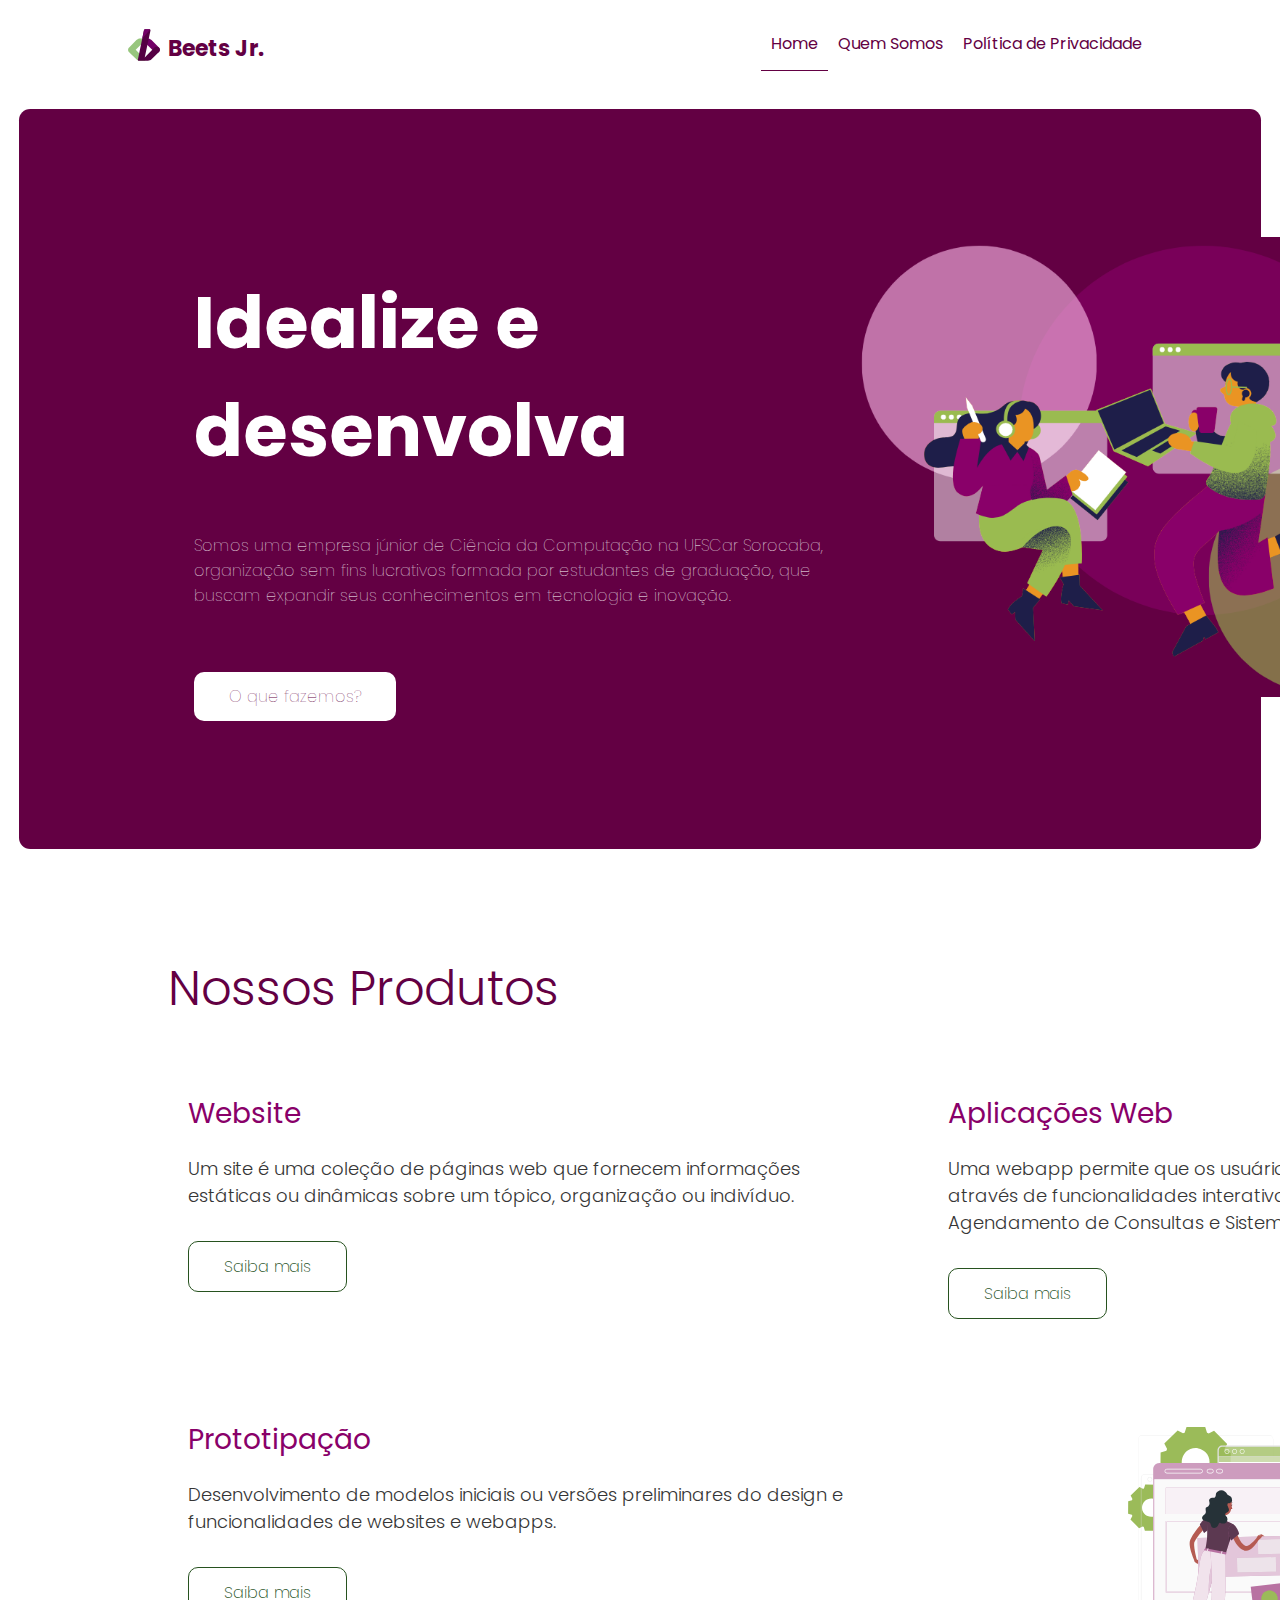
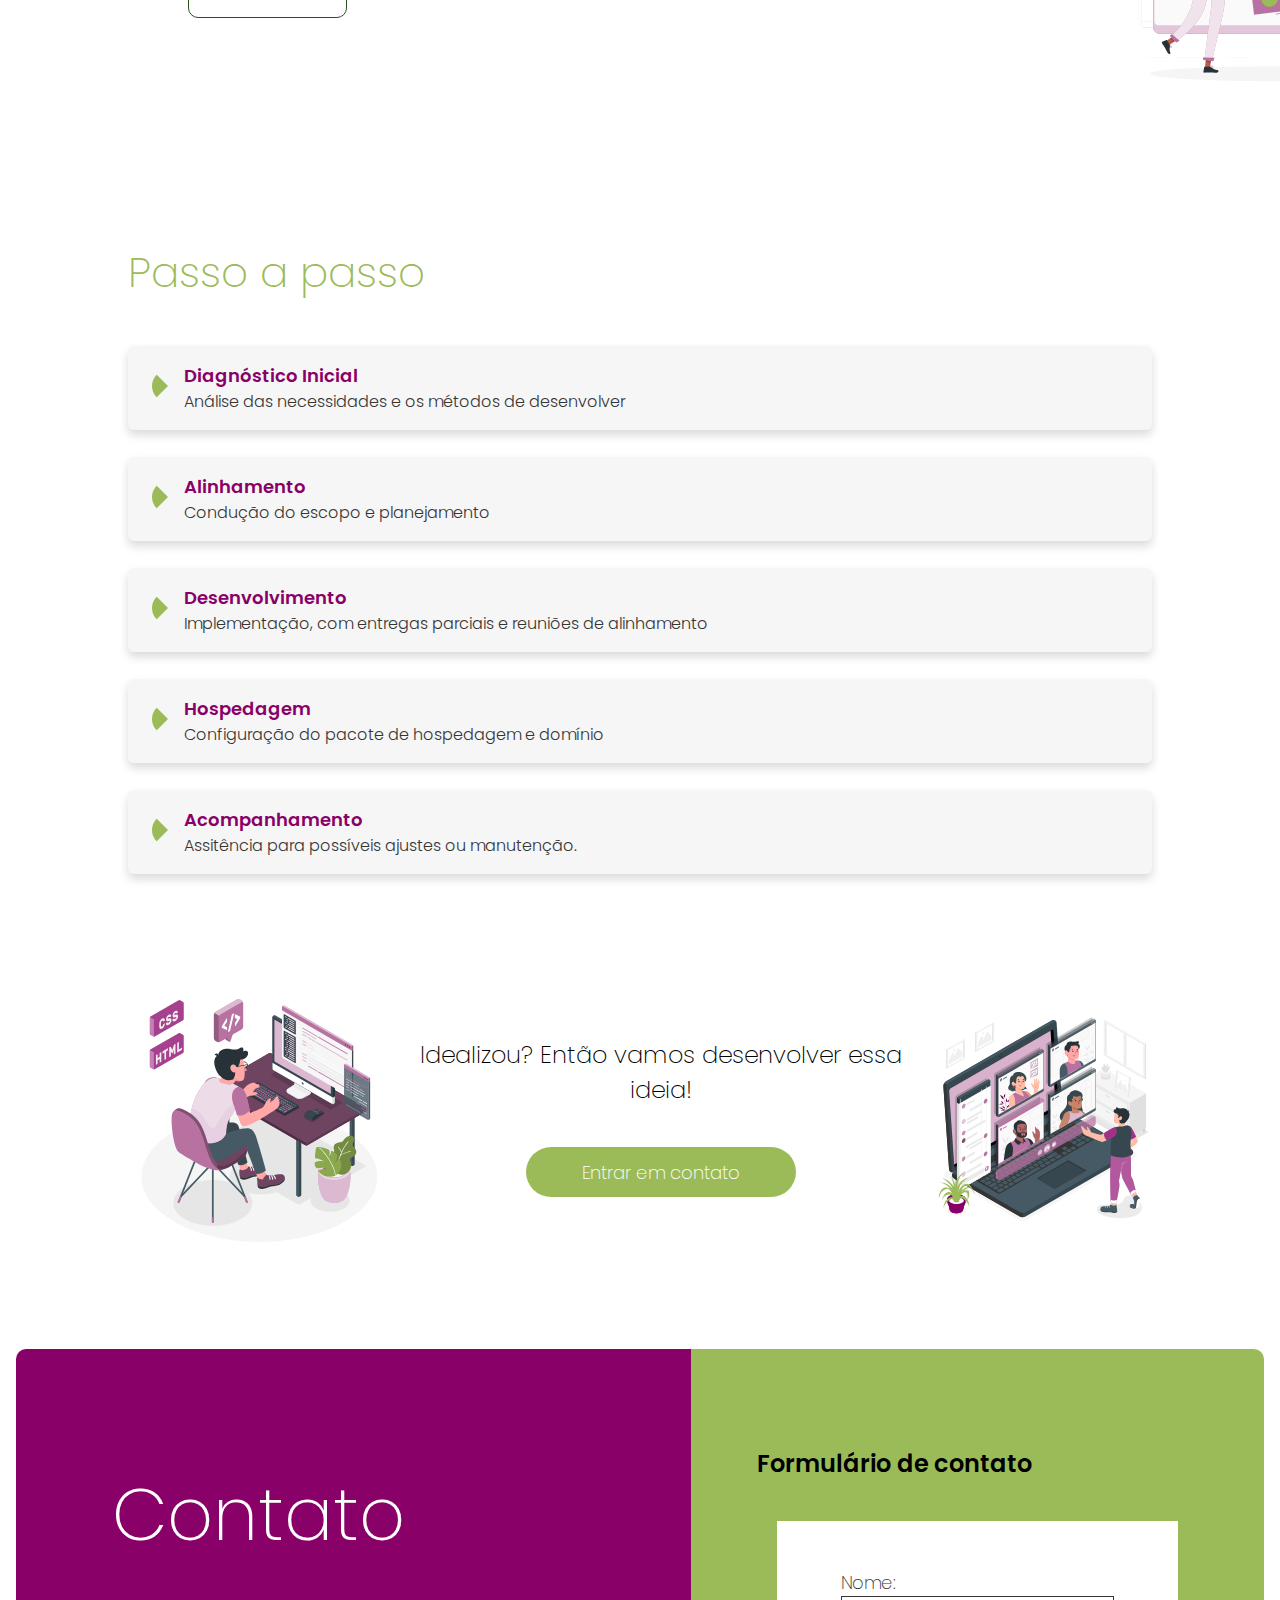
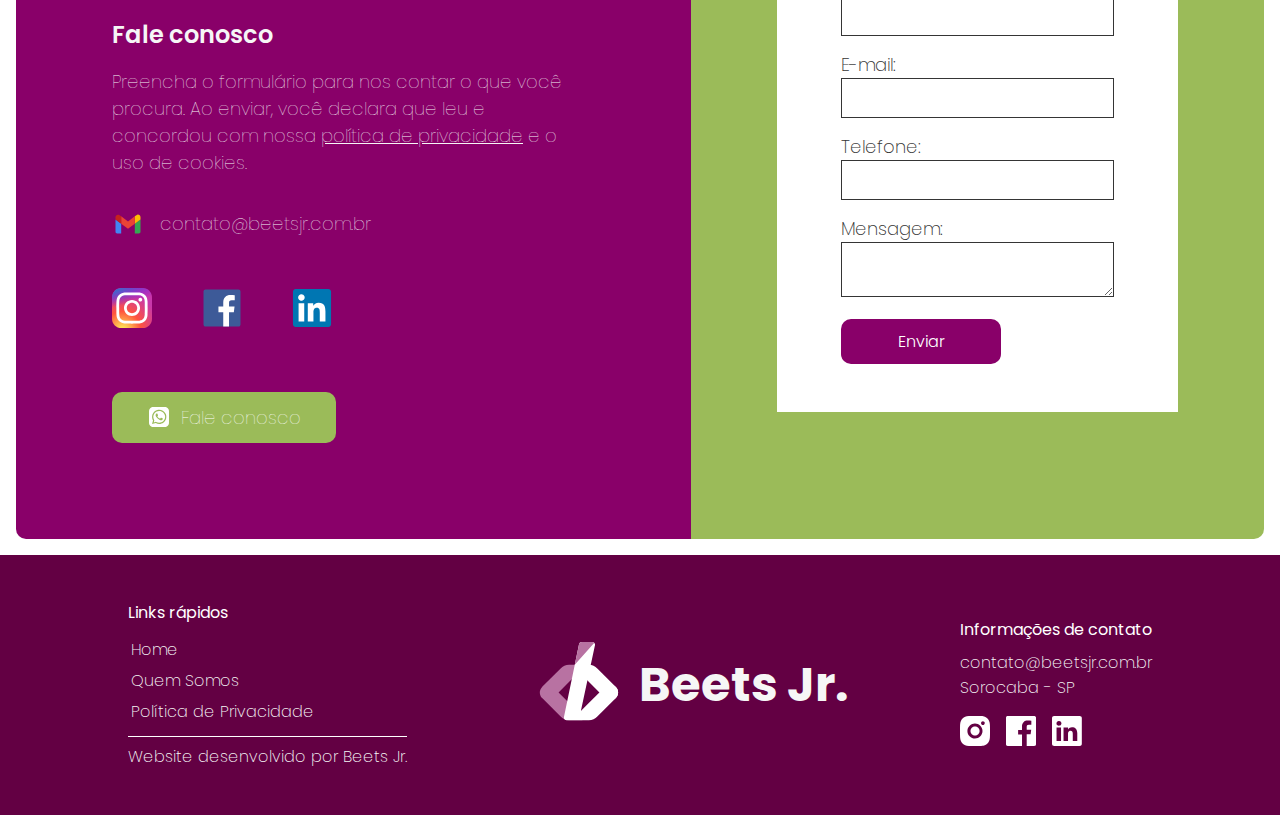
==== commit c6759cdc: "att" ====
--- a/index.html
+++ b/index.html
@@ -142,21 +142,18 @@
                     Diagnóstico Inicial
                 </div>
                 <div class="como-funciona-subtitulo">
-                    Análise das necessidades, possibilidades de serviços e os métodos de desenvolver
+                    Análise das necessidades e os métodos de desenvolver
                 </div>
             </summary>
             <ul class="como-funciona-detail">
                 <li>
-                    Solicitação de Orçamentos
-                </li>
-                <li>
-                    Especificação do Projeto
-                </li>
-                <li>
-                    Proposta Inicial do Site
-                </li>
-                <li>
-                    Precificação Abaixo do Mercado
+                    Especificação 
+                </li>
+                <li>
+                    Proposta Inicial 
+                </li>
+                <li>
+                    Precificação e cronograma
                 </li>
             </ul>
         </details>
@@ -166,18 +163,18 @@
                     Alinhamento
                 </div>
                 <div class="como-funciona-subtitulo">
-                    Apresentação do protótipo, passível de ajuste
+                    Condução do escopo e planejamento
                 </div>
             </summary>
             <ul class="como-funciona-detail">
                 <li>
-                    Cronograma de Desenvolvimento
-                </li>
-                <li>
-                    Feedback
-                </li>
-                <li>
-                    Acompanhamento
+                    Desenvolvimento do protótipo, passível de ajustes
+                </li>
+                <li>
+                    Coleta de feedback
+                </li>
+                <li>
+                    Reuniões de acompanhamento
                 </li>
                 <li>
                     Início da Implementação
@@ -190,21 +187,21 @@
                     Desenvolvimento
                 </div>
                 <div class="como-funciona-subtitulo">
-                    Implementação do Site, com entregas parciais e reuniões de alinhamento
+                    Implementação, com entregas parciais e reuniões de alinhamento
                 </div>
             </summary>
             <ul class="como-funciona-detail">
                 <li>
-                    Reuniões de Supervisão e Atualização
-                </li>
-                <li>
-                    Aprovação das Entregas Parciais
-                </li>
-                <li>
-                    Análise de Desempenho do Projeto
-                </li>
-                <li>
-                    Aprovação Final do Site
+                    Reuniões de Atualização e Validação
+                </li>
+                <li>
+                    Entregas Parciais
+                </li>
+                <li>
+                    Análise de Desempenho
+                </li>
+                <li>
+                    Aprovação Final
                 </li>
             </ul>
         </details>
@@ -214,7 +211,7 @@
                     Hospedagem
                 </div>
                 <div class="como-funciona-subtitulo">
-                    Configuração do pacote de hospedagem e domínio do site
+                    Configuração do pacote de hospedagem e domínio
                 </div>
             </summary>
             <ul class="como-funciona-detail">
@@ -222,13 +219,13 @@
                     Seleção do Pacote de Hospedagem
                 </li>
                 <li>
-                    Certificação de Segurança do Site
+                    Certificação de Segurança
                 </li>
                 <li>
                     Indicação de Procedimentos Regulatórios
                 </li>
                 <li>
-                    Endereçamento do Site na Web
+                    Endereçamento na Web
                 </li>
             </ul>
         </details>
@@ -238,7 +235,7 @@
                     Acompanhamento
                 </div>
                 <div class="como-funciona-subtitulo">
-                    Pós venda, para possível ajustes ou manuntenção
+                    Assitência para possíveis ajustes ou manutenção.
                 </div>
             </summary>
             <ul class="como-funciona-detail">
@@ -252,7 +249,7 @@
                     Período para Possível Ajustes
                 </li>
                 <li>
-                    Pesquisa e Satisfação
+                    Pesquisa de Satisfação
                 </li>
             </ul>
         </details>
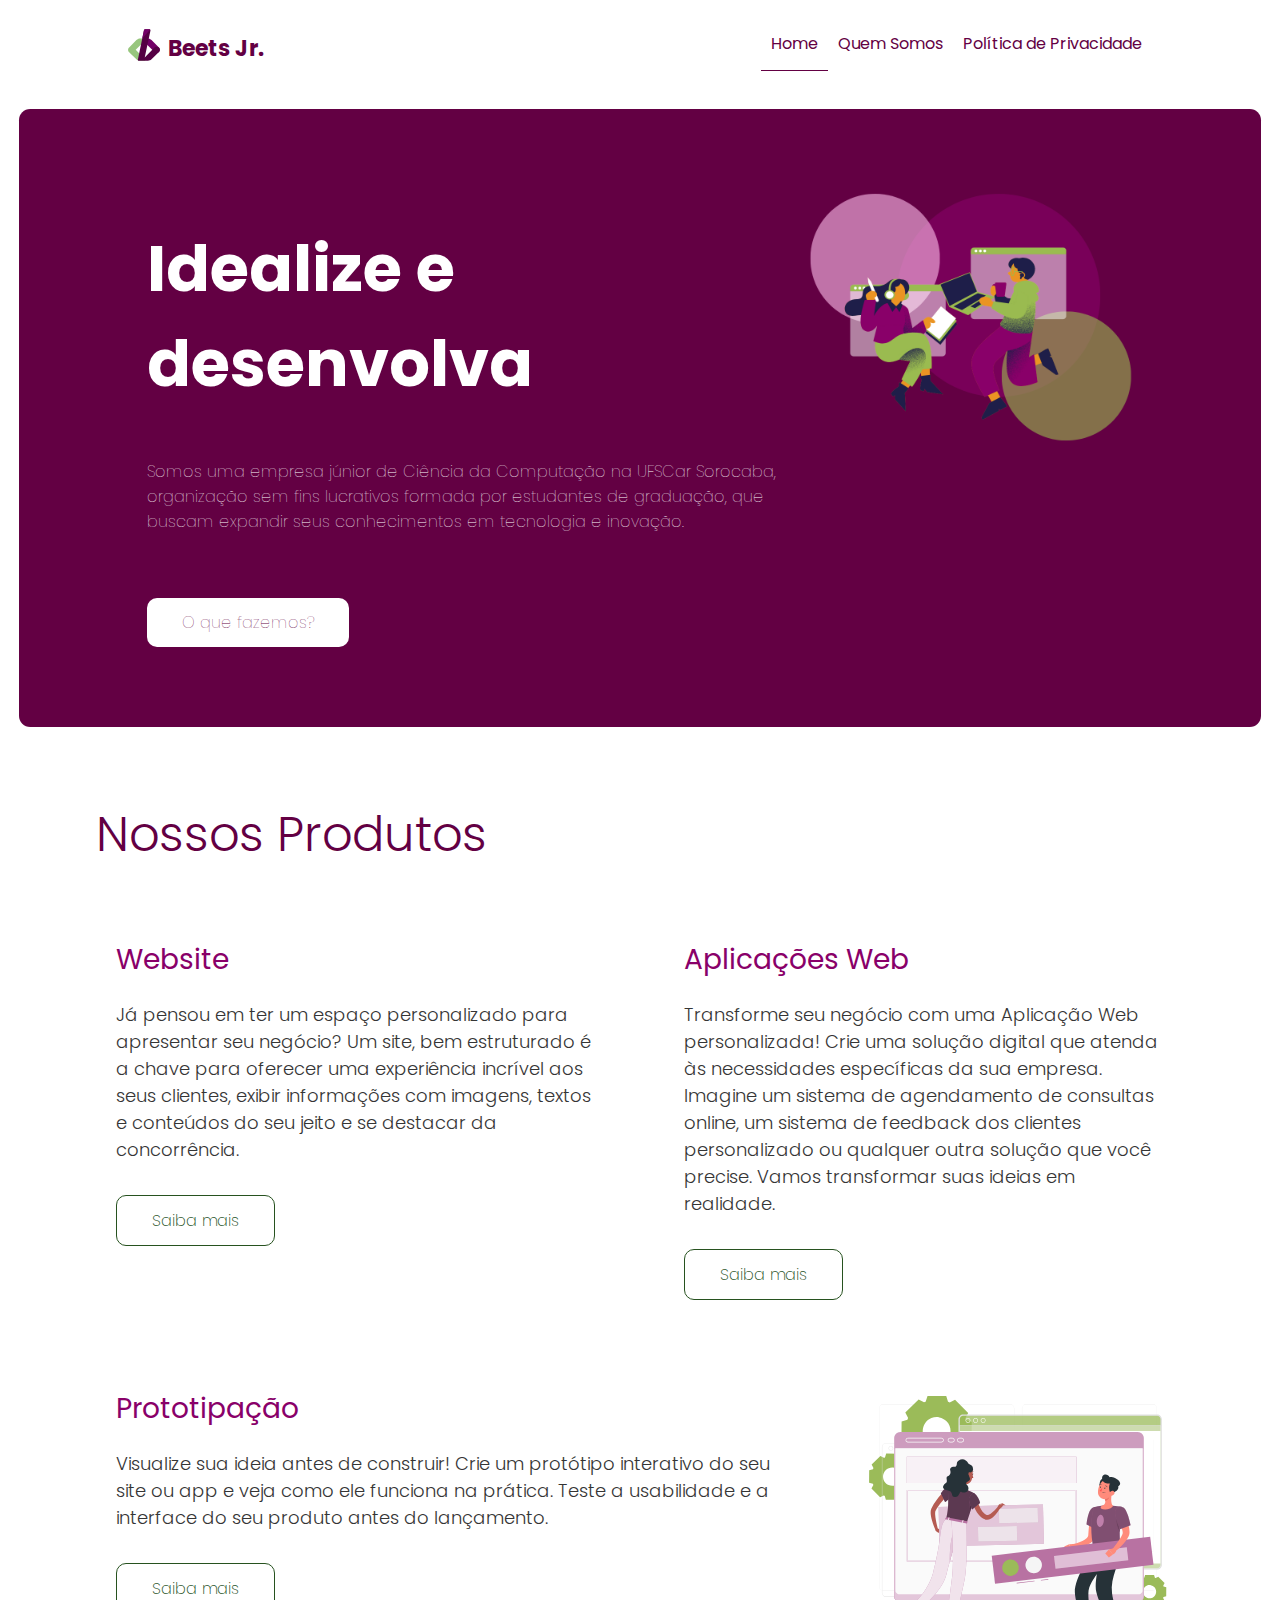
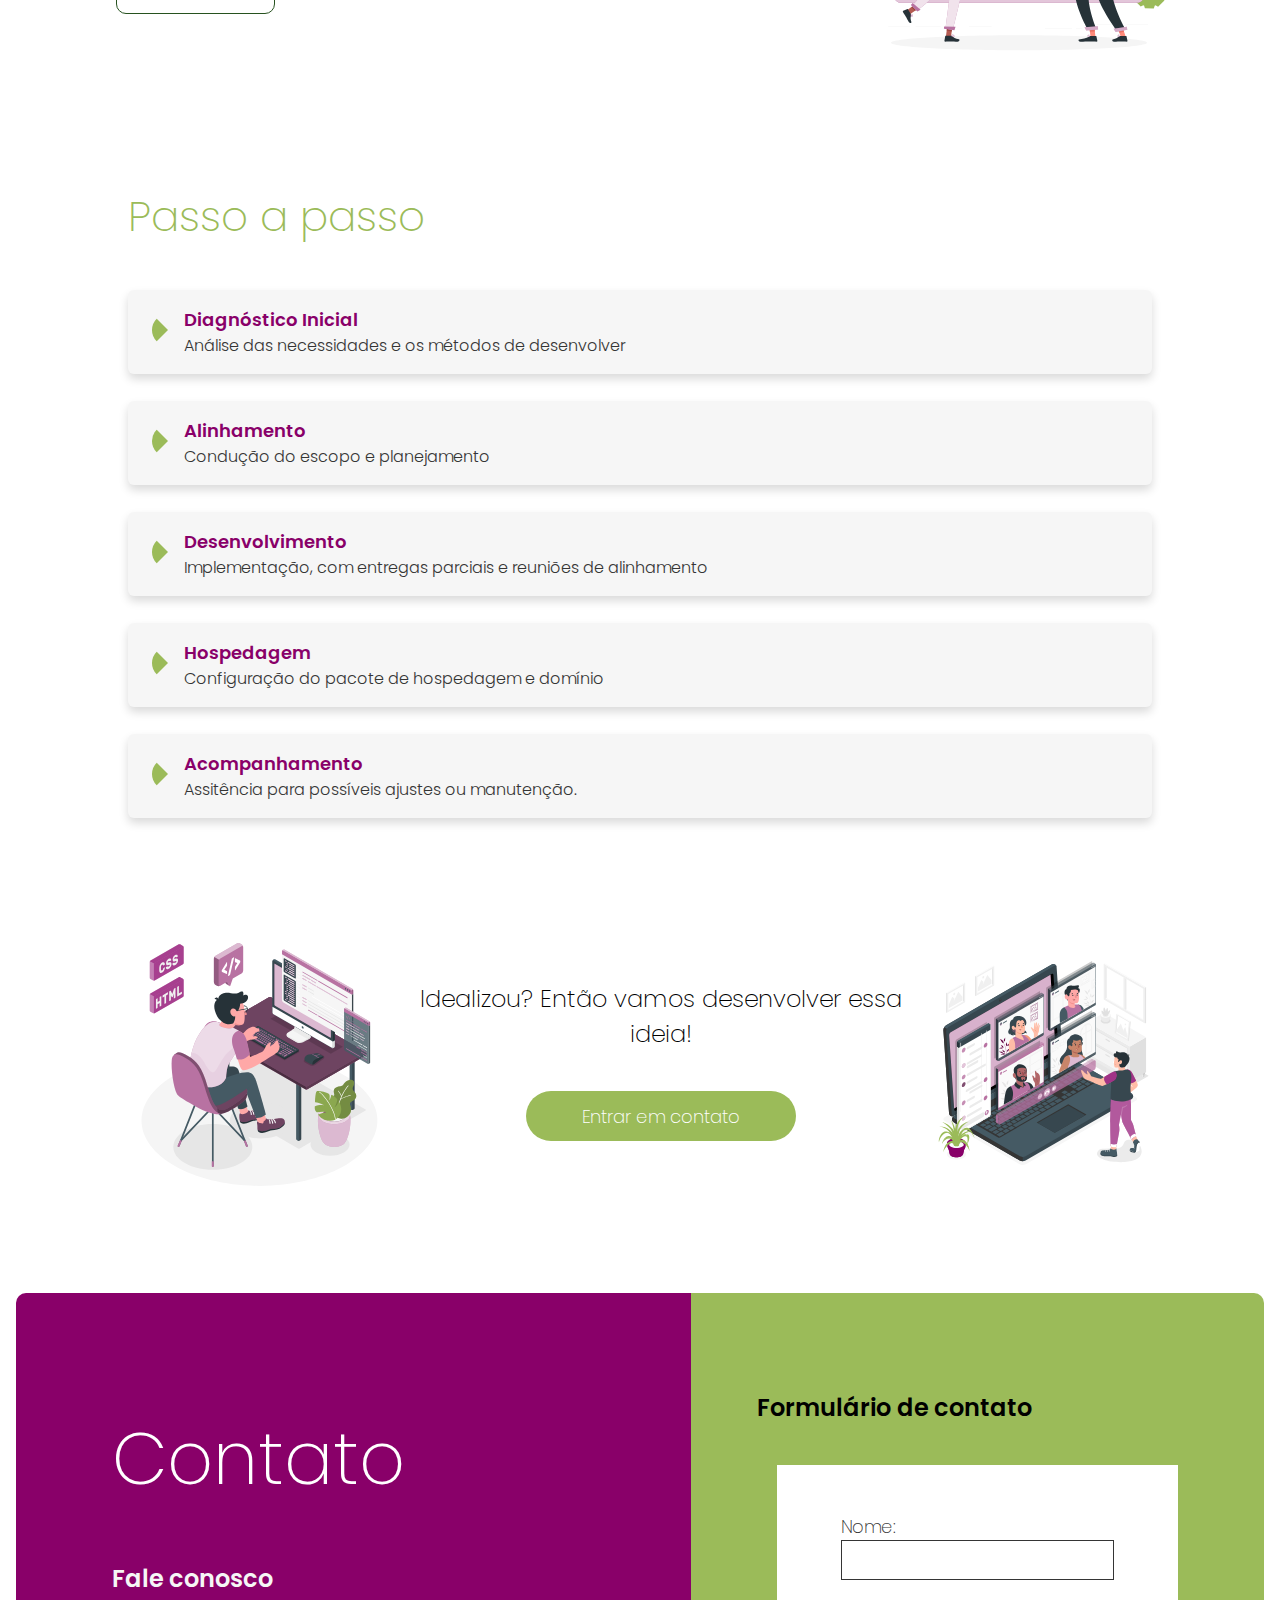
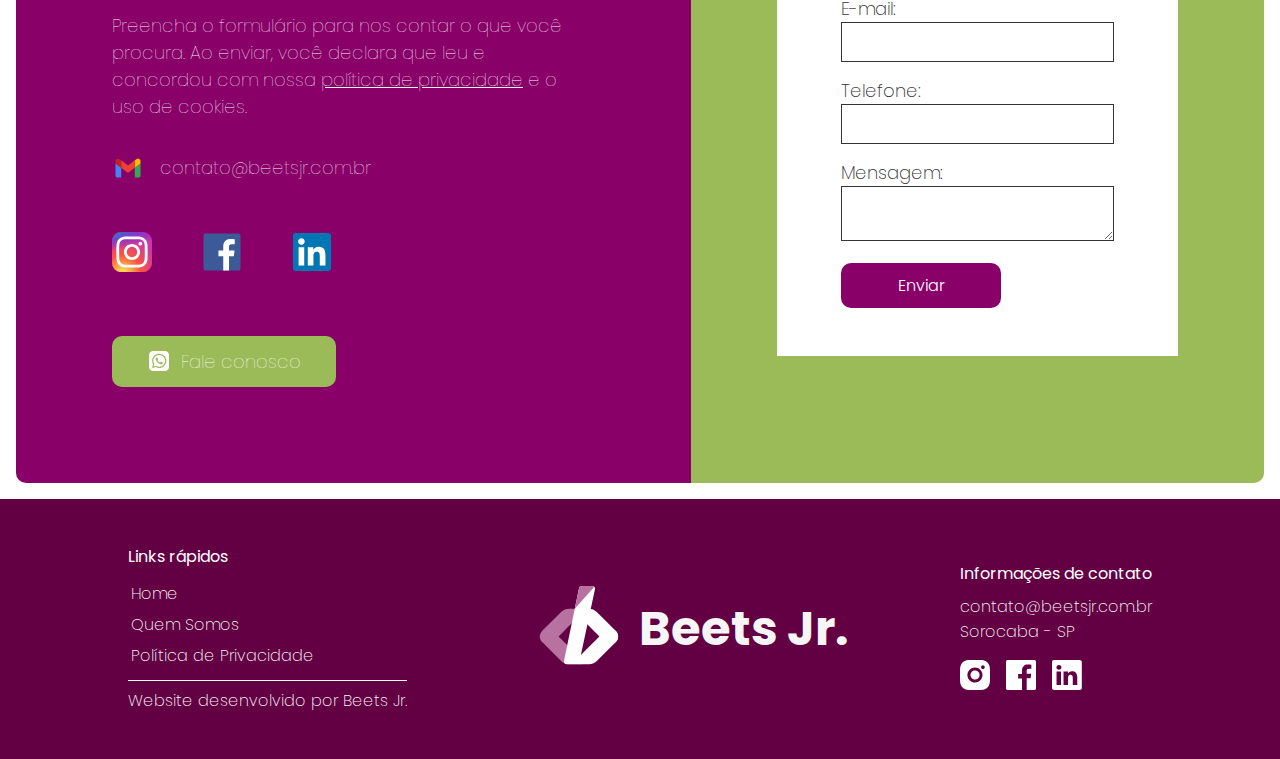
==== commit 0c0ad0d6: "responsividade Home" ====
--- a/index.html
+++ b/index.html
@@ -72,8 +72,8 @@
                 </div>
             </div>
 
-            <div class="imagem-hero">
-                <img src="./assets/home-hero-img.png" alt="Pessoas construindo um site" height="460">
+            <div>
+                <img class="imagem-hero" src="./assets/home-hero-img.png" alt="Pessoas construindo um site">
             </div>
         </div>
     </section>
@@ -89,9 +89,9 @@
                 <div class="card-produto">
                     <h2>Website</h2>
 
-                    <p>Um site é uma coleção de páginas web que 
-                        fornecem informações estáticas ou dinâmicas sobre um tópico, 
-                        organização ou indivíduo.
+                    <p>Já pensou em ter um espaço personalizado para apresentar seu negócio? Um site, 
+                        bem estruturado é a chave para oferecer uma experiência incrível aos seus clientes, 
+                        exibir informações com imagens, textos e conteúdos do seu jeito e se destacar da concorrência.
                     </p>
 
                     <div class="botao-card-produto">
@@ -102,20 +102,23 @@
                 <div class="card-produto">
                     <h2>Aplicações Web</h2>
                     
-                    <p>Uma webapp permite que os usuários realizem tarefas ou atividades através de funcionalidades interativas. 
-                        Exemplos: Sistema de Agendamento de Consultas e Sistema de Feedback dos Clientes
+                    <p>Transforme seu negócio com uma Aplicação Web personalizada! Crie uma solução digital que atenda às necessidades específicas da sua empresa. 
+                        Imagine um sistema de agendamento de consultas online, um sistema de feedback dos clientes personalizado ou qualquer outra solução que você precise. 
+                        Vamos transformar suas ideias em realidade.
                     </p>
 
                     <div class="botao-card-produto">
                         <a href="#contato">Saiba mais</a>
                     </div>
                 </div>
+            </div>
+            <div class="servicos-menores">
                 
                 <div class="card-produto">
                     <h2>Prototipação</h2>
                     
-                    <p>Desenvolvimento de modelos iniciais ou versões preliminares do design
-                         e funcionalidades de websites e webapps.
+                    <p>Visualize sua ideia antes de construir! Crie um protótipo interativo do seu site ou app e veja como ele funciona na prática. 
+                        Teste a usabilidade e a interface do seu produto antes do lançamento.
                     </p>
 
                     <div class="botao-card-produto">
--- a/styles/home/home-hero.css
+++ b/styles/home/home-hero.css
@@ -8,18 +8,17 @@
     display: flex;
     align-content: space-between;
     justify-content: space-between; /* alinha os conteúdo aos extremos*/
-    width: 100%;
     background-color: var(--beterraba);  
     border-radius: 0.7rem; 
-    padding: 128px 175px;
+    padding: 5rem 8rem;
 }
 
 #hero h1 {
     padding-bottom: 3rem;
     padding-top: 2rem;
     color: white;
-    font-size: 72px;
-    width: 433px;
+    font-size: 4rem;
+    width: 27rem;
 }
 
 #hero p {
@@ -54,34 +53,50 @@
     font-weight: 400;
 }
 .imagem-hero {
-   width: 607px;
+    width: 100%;
+    max-width: 37rem;
+    height: auto;
+    object-fit: cover;
 }
 
+
 @media only screen and (max-width: 1024px) {
-    .imagem-hero{
+    .background {
+        padding: 3rem 7rem;
+    }
+
+    .imagem-hero {
         display: none;
     }
 
-    .background {
-        gap: 0;
-    }
-
-    #hero h2 {
-        font-size: 2rem;
+    #hero h1 {
+        font-size: 3.5rem;
+        width:auto;
     }
 
     #hero p {
         width: 100%;
+        font-size: 18px;
+    }
+
+    .botao-hero {
+        margin-bottom: 4rem;
+        font-weight: 400;
+        font-size: 20px;
     }
 }
 
 @media only screen and (max-width: 800px) {
     .background{
-        padding: 3rem 3rem;
+        padding: 2rem 3rem;
     }
 
     #hero h1 {
-        font-size: 2.5rem;
-        margin-bottom: 1rem;
+        font-size: 3.5rem;
+        width:auto;
+    }
+
+    #hero p {
+        font-size: 1.2rem;
     }
 }--- a/styles/home/home-servicos.css
+++ b/styles/home/home-servicos.css
@@ -4,7 +4,7 @@
 
 .servicos-container {
     background: var(--white, #FFF);
-    padding: 80px 168px;
+    padding: 3rem 6rem;
 }
 
 #servicos  h1 {
@@ -29,10 +29,13 @@
 }
 
 .servicos-menores {
-    display: grid;
-    grid-template-columns: repeat(2, 1fr);
-    gap: 60px;
-    width: 100%;
+    /*display: grid;*/
+    /*grid-template-columns: repeat(2, 1fr);*/
+    display: flex;
+    align-content: space-between;
+    justify-content: space-between;
+    gap: 3rem;
+    width: auto;
     margin-top: 3rem;
 }
 
@@ -66,15 +69,13 @@
     border:none;
 }
 
-.img-produto {
-    display: flex;
-    justify-content: center;
-    align-items: center;
-}
-
 @media only screen and (max-width: 1024px) {
     .servicos-container {
         padding: 3rem 3rem;
+    }
+
+    .img-produto {
+        display: none;
     }
 
     .servicos-menores {
@@ -82,22 +83,9 @@
         flex-direction: column;
     }
 
-    .servicos-menores img {
-        padding-left: 0px;
-        height: 32px;
-    }
-
-    .texto {
-        padding-left: 72px;
-    }
-
-    .item-1, .item-2, .item-3, .item-4 {
-        margin-right: 0;
-    }
-
-    .item-1,
-    .item-3 {
-        margin-bottom: 20px;
+    .card-produto {
+        width: 100%;
+        font-size: 20px;
     }
 }
 
